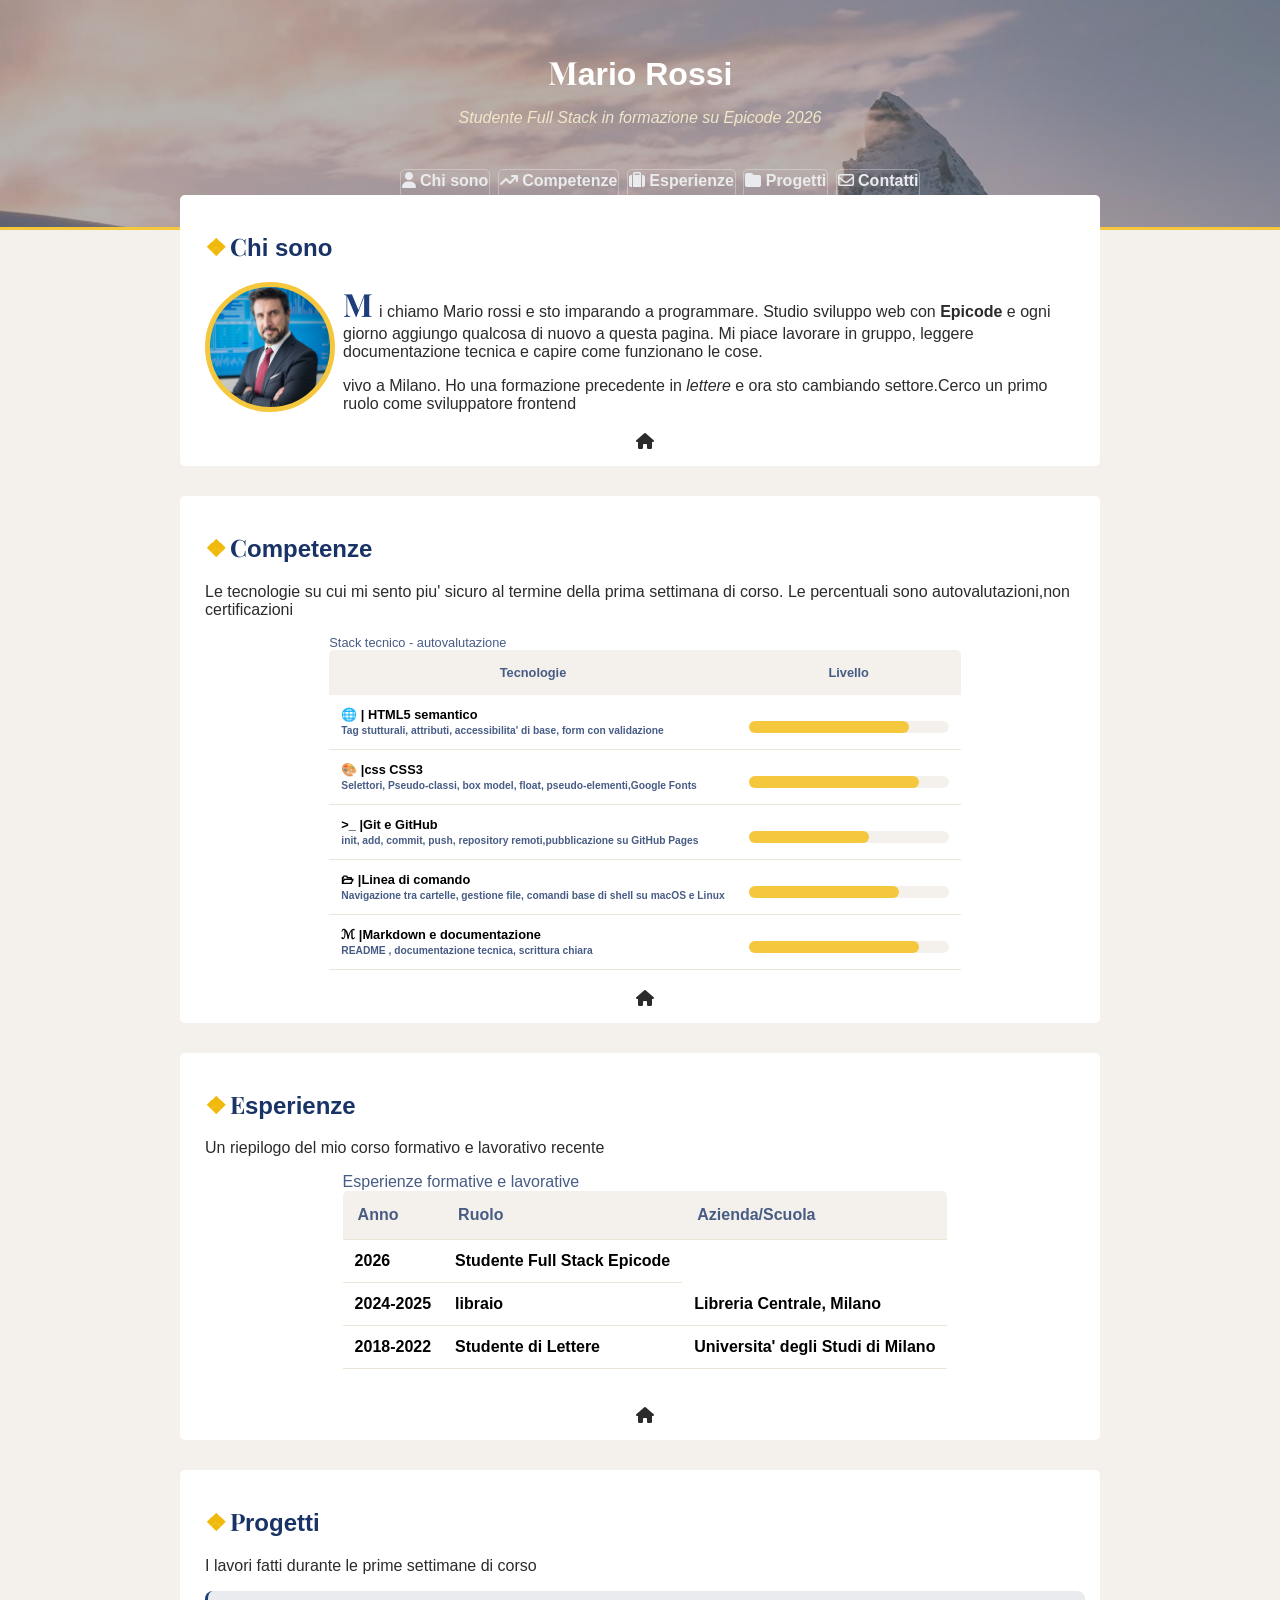
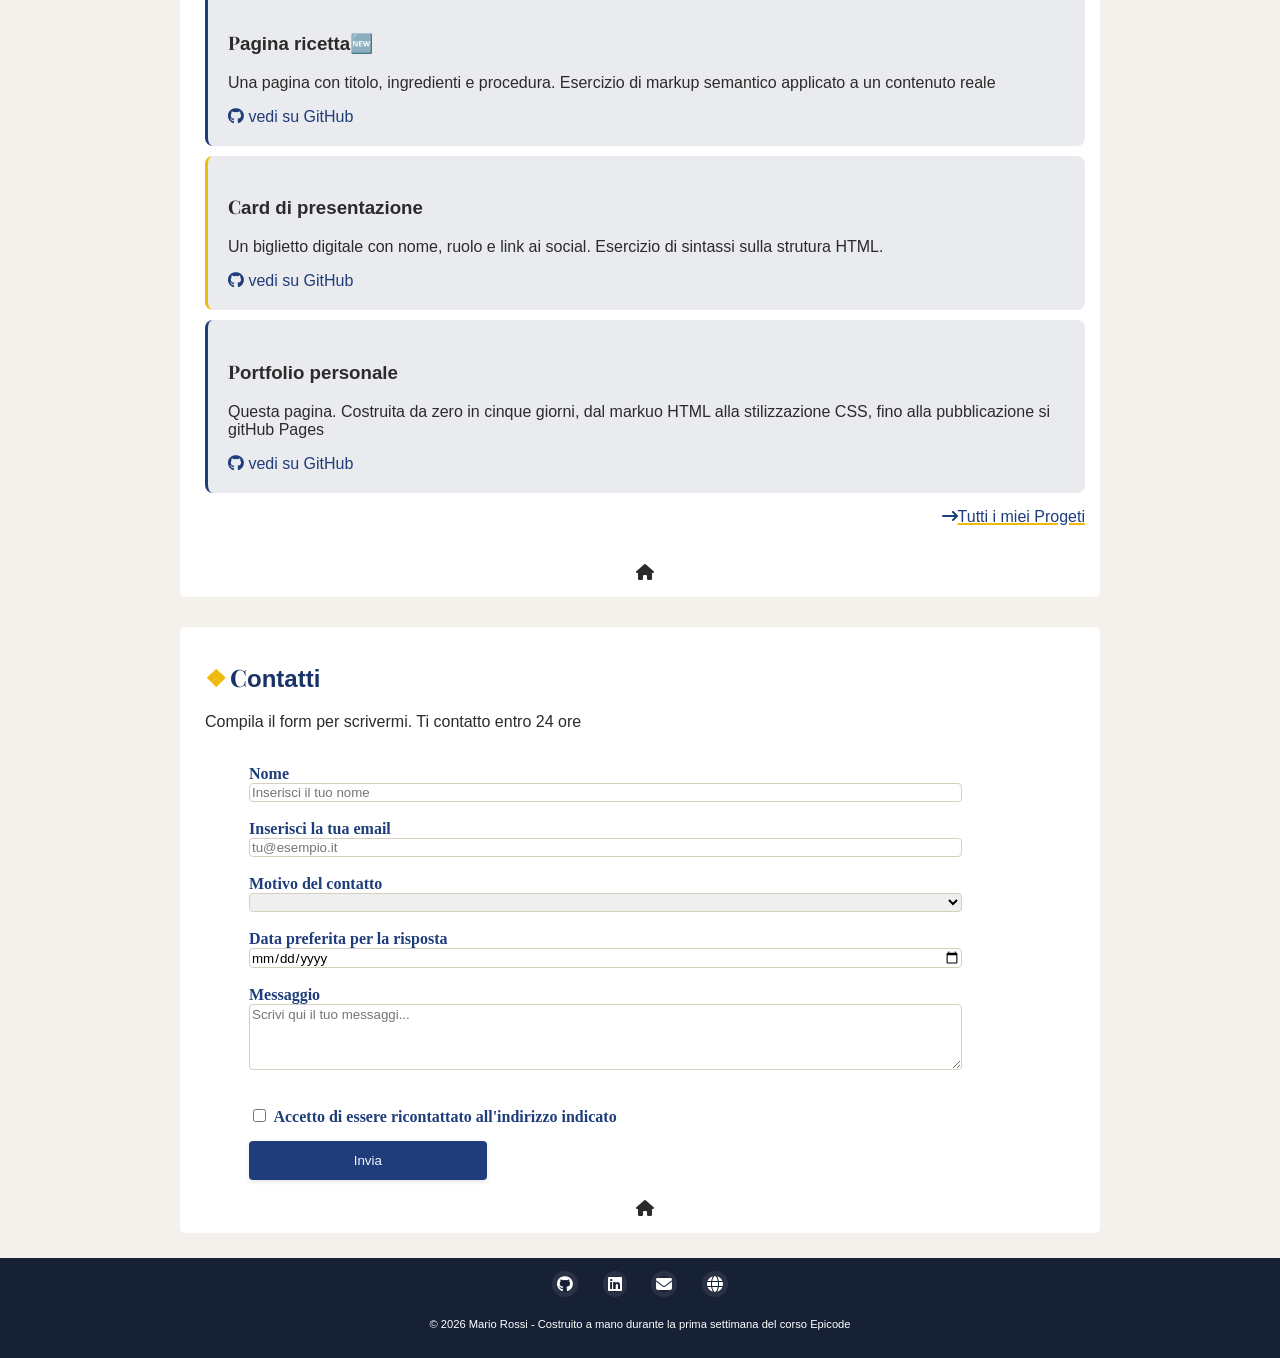
==== index.html @ 9db183a2 "aggiunta classe primaLettera a h2 : non leggeva il font-family causa  : content prima dell h2 CSS : " ====
<!DOCTYPE html>
<html lang="it">

<head>
    <meta charset="UTF-8">
    <meta name="viewport" content="width=device-width, initial-scale=1.0">
    <title>Curriculum</title>
    <link rel="stylesheet" href="https://cdnjs.cloudflare.com/ajax/libs/font-awesome/6.5.2/css/all.min.css" />

    <link rel="stylesheet" type="text/css" href="assets/CSS/style.css">
</head>

<body>
    <header id="site-header">
        <div class="topBar">
            <div class="titoloHeader">
                <h1>Mario Rossi</h1>
                <p><i>Studente Full Stack </> in formazione su Epicode 2026</i></p>
            </div>
            <nav>
                <ul>
                    <li><a href="#chi-sono"><i class="fa-solid fa-user"></i> Chi sono</a></li>
                    <li><a href="#competenze"><i class="fa-solid fa-arrow-trend-up"></i> Competenze</a></li>
                    <li><a href="#esperienze"><i class="fa-solid fa-suitcase"></i> Esperienze</a></li>
                    <li><a href="#progetti"><i class="fa-solid fa-folder"></i> Progetti</a></li>
                    <li><a href="#contatti"><i class="fa-regular fa-envelope"></i> Contatti</a></li>
                </ul>
            </nav>
        </div>
    </header>



    <main>
        <!-- SEZIONE INFO PERSONALI -->
        <section id="chi-sono">
            <article>
                <h2 class="title"><span class="primaLettera">C</span>hi sono</h2>


                <div class="containerChiSono">


                    <div class="imgPersonale"></div>
                    <p>
                        Mi chiamo Mario rossi e sto imparando a programmare.
                        Studio sviluppo web con <b>Epicode</b> e ogni giorno aggiungo qualcosa di nuovo a questa
                        pagina.
                        Mi piace lavorare in gruppo, leggere documentazione tecnica e capire come funzionano le
                        cose.
                    </p>



                    <p class="noFloat">vivo a Milano. Ho una formazione precedente in <i>lettere</i> e ora sto cambiando
                        settore.Cerco un primo ruolo come sviluppatore frontend</p>

                </div>


                <div class="returnHome">
                    <a href="index.html"><i class="fa-solid fa-house"></i></a>
                </div>
            </article>
        </section>





        <section id="competenze">
            <article>
                <div>
                    <h2><span class="primaLettera">C</span>ompetenze</h2>
                    <p>Le tecnologie su cui mi sento piu' sicuro al termine della prima settimana di corso. Le
                        percentuali sono autovalutazioni,non certificazioni</p>
                    
                    <div class="TableCenter">
                            <table id="tableCompetenze" class="spanCompetenze"">
                    <caption class=" captionCompetenze">Stack tecnico - autovalutazione</caption>
                        <thead class="theadCompetenze">
                            <tr>
                                <th>Tecnologie</th>
                                <th>Livello</th>

                            </tr>
                        </thead>
                        <tbody>
                            <!-- Righa1 -->
                            <tr>
                                <th class="thCompetenze">
                                    HTML5 semantico <br>
                                    <span class="spanCompetenze">Tag stutturali, attributi, accessibilita' di base, form
                                        con validazione</span>
                                </th>
                                <th class="thCompetenze">
                                    <div class="barEsterna"><div class="barDOC" style="width: 80%;"></div></div>
                                </th>
                            </tr>
                            <!-- Righa2 -->
                            <tr>
                                <th class="thCompetenze">css</span> CSS3<br>
                                    <span class="spanCompetenze">Selettori, Pseudo-classi, box model, float,
                                        pseudo-elementi,Google Fonts</span>
                                </th>
                                <th class="thCompetenze">
                                    <div class="barEsterna"><div class="barDOC" style="width: 85%;"></div></div>
                                </th>

                            </tr>
                            <!-- Righa3 -->
                            <tr>
                                <th class="thCompetenze">Git e GitHub<br>
                                    <span class="spanCompetenze">init, add, commit, push, repository
                                        remoti,pubblicazione su GitHub Pages</span>
                                </th>
                                <th class="thCompetenze">
                                    <div class="barEsterna"><div class="barDOC" style="width: 60%;"></div></div>
                                </th>

                            </tr>
                            <tr>
                                <th class="thCompetenze">Linea di comando<br>
                                    <span class="spanCompetenze">Navigazione tra cartelle, gestione file, comandi base
                                        di shell su macOS e Linux</span>
                                </th>
                                <th class="thCompetenze">
                                    <div class="barEsterna"><div class="barDOC" style="width: 75%;"></div></div>
                                </th>

                            </tr>
                            <tr>
                                <th class="thCompetenze">Markdown e documentazione<br>
                                    <span class="spanCompetenze">README , documentazione tecnica, scrittura
                                        chiara</span>
                                </th>
                                <th class="thCompetenze">
                                   <div class="barEsterna"><div class="barDOC" style="width: 85%;"></div></div>
                                </th>

                            </tr>
                        </tbody>
                    </table>
                    </div>
                    <div class="returnHome">
                        <a href="index.html"><i class="fa-solid fa-house"></i></a>
                    </div>
            </article>
        </section>


        <section id="esperienze">
            <article>
                <div>
                    <h2><span class="primaLettera">E</span>sperienze</h2>
                    <p>Un riepilogo del mio corso formativo e lavorativo recente</p>
                </div>

                <div class="table">
                    <table id="tableExp">
                        <caption class="captionCompetenze">Esperienze formative e lavorative</caption>
                        <thead class="theadCompetenze">
                            <tr>
                                <th class="thCompetenze">Anno</th>
                                <th class="thCompetenze">Ruolo</th>
                                <th class="thCompetenze">Azienda/Scuola</th>
                            </tr>
                        </thead>
                        <tbody>
                            <!-- Righa1 -->
                            <tr>
                                <th class="thCompetenze">2026</th>
                                <th class="thCompetenze">Studente Full Stack Epicode</th>
                            </tr>
                            <!-- Righa2 -->
                            <tr>
                                <th class="thCompetenze">2024-2025</th>
                                <th class="thCompetenze">libraio</th>
                                <th class="thCompetenze">Libreria Centrale, Milano</th>
                            </tr>
                            <!-- Righa3 -->
                            <tr>
                                <th class="thCompetenze">2018-2022</th>
                                <th class="thCompetenze">Studente di Lettere</th>
                                <th class="thCompetenze">Universita' degli Studi di Milano</th>
                            </tr>
                        </tbody>
                    </table>
                </div>
                <br>
                <div class="returnHome">
                    <a href="index.html"><i class="fa-solid fa-house"></i></a>

                </div>
                </articlea>
        </section>

        <section id="progetti">
            <article>
                <div>
                    <div>
                        <h2><span class="primaLettera">P</span>rogetti</h2>
                        <p>
                            I lavori fatti durante le prime settimane di corso
                        </p>
                    </div>

                    <div class="progect">
                        <h3 class="progectRicetta">Pagina ricetta</h3>
                        <p>
                            Una pagina con titolo, ingredienti e procedura. Esercizio di markup semantico applicato a un
                            contenuto reale
                        </p>
                        <!-- IL TARGET="_BLANK" PER APRIRE IL LINK IN UNA NUOVA PAGINA QUANDO INSERIREMO I LINK -->
                        <a class="gitHubLink" target="_blank" href="javascript:void(0)"><i class="fa-brands fa-github"></i> vedi su GitHub</a>
                    </div>
                    <div class="progect">
                        <h3>Card di presentazione</h3>
                        <p>
                            Un biglietto digitale con nome, ruolo e link ai social. Esercizio di sintassi sulla strutura
                            HTML.
                        </p>
                        <div>
                            <a class="gitHubLink" target="_blank" href="javascript:void(0)"><i class="fa-brands fa-github"></i> vedi su GitHub</a>



                        </div>
                    </div>
                    <div class="progect">
                        <h3>Portfolio personale</h3>
                        <p>Questa pagina. Costruita da zero in cinque giorni, dal markuo HTML alla stilizzazione CSS,
                            fino alla
                            pubblicazione si gitHub Pages
                        </p>
                        <div>
                            <a class="gitHubLink" target="_blank" href="javascript:void(0)"><i class="fa-brands fa-github"></i> vedi su GitHub</a>


                        </div>
                    </div>

                    <a class="progectHome" href="progect.html"><i class="fa-solid fa-arrow-right-long"></i>Tutti i miei Progeti</a>





                    <br>
                    <div class="returnHome">
                        <a href="index.html"><i class="fa-solid fa-house"></i></a>
                    </div>

                </div>
            </article>
        </section>


        <!-- SEZIONE RICHIESTA CONTATTO -->
        <section id="contatti">
            <article>
                <div>
                    <h2><span class="primaLettera">C</span>ontatti</h2>
                </div>

                <form  action="prova.html" method="get">

                    <p>Compila il form per scrivermi. Ti contatto entro 24 ore</p>
                   <div class="CenterForm"> 
                    <div class="marginLabel">
                        <label for="nameUser">Nome</label>
                        <input class="input" name="nameUser" type="text" id="nameUser"
                            placeholder="Inserisci il tuo nome" required>
                    </div>


                    <div class="marginLabel">
                        <label for="emailUser">Inserisci la tua email</label>
                        <input class="input" name="emailUser" type="email" id="emailUser" placeholder="tu@esempio.it"
                            required>
                    </div>


                    <div class="marginLabel">
                        <label for="SceltaMultipla">Motivo del contatto</label>
                        <select class="input" name="SceltaMultipla" id="SceltaMultipla">
                            <option value="" selected></option>
                            <option value="proposta">Proposta di lavoro</option>
                            <option value="reclamo">Reclami</option>
                            <option value="info">informazioni</option>
                        </select>
                    </div>


                    <div class="marginLabel">
                        <label for="dataRisposta">Data preferita per la risposta</label>
                        <input class="input" name="datarisposta" id="dataRisposta" type="date">
                    </div>

                    <div class="marginLabel">
                        <label for="Messaggio">Messaggio</label>
                        <textarea class="input" name="Messaggio" id="Messaggio" rows="4"
                            placeholder="Scrivi qui il tuo messaggi..."></textarea>
                    </div>
                    <br>

                    <div class="marginLabel">
                        <input class="condizioni" id="Condizioni" type="checkbox" required>
                        <label class="condizioni" for="Condizioni">Accetto di essere ricontattato all'indirizzo
                            indicato</label>
                    </div>

                    <button class="btnInvia" type="submit">Invia</button>
                    </div>
                </form>

                <div class="returnHome">
                    <a href="index.html"><i class="fa-solid fa-house"></i></a>
                </div>
            </article>
        </section>

    </main>



    <footer>
        <a href="javascript:void(0)"><i class="fa-brands fa-github"></i></a>
        <a href="javascript:void(0)"><i class="fa-brands fa-linkedin"></i></a>
        <a href="javascript:void(0)"><i class="fa-solid fa-envelope"></i></i></a>
        <a href="javascript:void(0)"><i class="fa-solid fa-globe"></i></i></a>
        <p>© 2026 Mario Rossi - Costruito a mano durante la prima settimana del corso Epicode</p>
    </footer>

</body>

</html>
---- assets/CSS/style.css ----
@import url('https://fonts.googleapis.com/css2?family=Roboto:ital,wght@0,100..900;1,100..900&display=swap');
@import url('https://fonts.googleapis.com/css2?family=Playfair+Display:ital,wght@0,400..900;1,400..900&display=swap');
*,
*::after,
*::before{
    box-sizing: border-box;
    }

html,
body {
    font-family:  'Inter', Arial, sans-serif;
    margin: 0;
    padding: 0;
    background-color: #f4f1ec;
    color: #2b2b2b;

}

#site-header {
    padding: 60px 20px 60px 20xp;
}

main {
    max-width: 920px;
    margin: 0 auto;
    margin-top: -35px;
    position: relative;
}
aside{
    max-width: 920px;
    margin: 0 auto;
}


    


.topBar {
    height: 230px;
    width: 100%;
    background-image: linear-gradient(rgba(110, 110, 110, 0.5), rgba(114, 113, 113, 0.5)), url(../media/img/header-bg.jpg);
    background-repeat: no-repeat;
    background-size: cover;
    background-position: center;
    text-align: center;
    border-bottom: 3px solid hsl(45, 90%, 60%);
    position: relative;
    }
    
 nav {
    margin-top: 42px;
 }  

 .titoloHeader {
    display: block;
    padding-top: 50px;
 }

 .titoloHeader h1 ,
 .titoloHeader p {
    text-align: center;
 }


.topBar h1 {
    color: #ffffff;
    padding: 0;
    margin: 0;
    
    text-shadow: 2 3px 4px 0 3px 10px rgba(0, 0, 0, 0.4);
}

.topBar p{

    color: #f0e7c8;
    font-style: italic;
}

.topBar ul li {
     color: #e9ebee; 
    display: inline-block;
    border: 1px solid rgba(255, 255, 255, 0.3);
    padding: 2px 1px;
    border-radius: 5px;
    padding-bottom: 8px;
}
    
.topBar ul li:hover {
    border:  hsl(45, 90%, 60%);
    background-color:  hsl(45, 90%, 60%);

}

 .barEsterna{
    width: 200px;
    background-color: #f4f1ec;
    height: 12px;
    margin-top: 10px;
    border-radius: 6px;
    
} 

.barDOC {
    background-color: hsl(45, 90%, 60%);
    height: 100%;
    border-radius: 6px;
}

.topBar ul li:not(:last-child) {
    margin-right: 3px;
}

.topBar ul li a {
    color: #e9ebee;
    font-weight: bold;
    text-decoration: none;
}

.topBar ul li a:hover {
    color: #2b2b2b;
    font-style: bold;
    border: 1px solid hsl(45, 90%, 60%);;
    
    padding: 2px;
    border-radius: 5px;
    padding: 2px 6px;
    
}



.imgPersonale {
    background-image: url(../media/img/pexels-kampus-8353812.jpg);
    background-size:cover;
    background-position: center;
    width: 130px;
    height: 130px;
    border-radius: 50%;
    border: 5px solid hsl(45, 90%, 60%);
    float: left;
    margin-right: 8px;
}

.containerChiSono p:first-of-type::first-letter {
    font-size: 2rem;
    font-weight: bold;
    margin-right: 6px;
    color: hsl(220, 60%, 30%);
    font-family:  'Playfair Display', Georgia, serif ;

}

h1::first-letter,
 h2::first-letter ,
  h3::first-letter {
font-family:  'Playfair Display', Georgia, serif;
}

h1::first-letter,
.primaLettera,
h3::first-letter {
    font-family: 'Playfair Display', Georgia, serif;
}

/* .noFloat {
    clear: both;
} */

.titleCompetenze {
    color: hsl(220, 30%, 25%);
    font-weight:bold ;
}

#competenze ul li::before {
            content: '⇨';
            margin-right: 5px ;
        } 
         #competenze ul li {
            list-style: none;
         } 


h2 {
    color: hsl(220, 60%, 25%);
}

h2::before{
    content: '\2756';
    color: hsl(45, 90%, 50%);
    margin-right: 3px;
} 

.returnHome {
    margin-top: 20px;
    text-align: center;
}

.returnHome i {
    color: #2b2b2b;
}

.returnHome i:hover {
    
    color: hsl(220, 60%, 20%);
    background-color: hsl(45, 90%, 60%);
    border: 9px solid hsl(45, 90%, 60%);
    border-radius: 50%;
}


.progetti h3 {
    color: hsl(220, 30%, 25%);
}

.skillList {
    padding: 0px;
}

.skillList:nth-child(even) {
    background-color: #e9ebee;
}
.skillList:nth-child(odd) {
    background-color: #ffffff;
}

.progect {
    margin-top: 10px;
    background-color: #e9ebee;
    padding: 20px;
    border-radius: 8px;
}

.progect:nth-child(even){
    border-left: 3px solid hsl(220, 60%, 30%);
}
.progect:nth-child(odd){
    border-left: 3px solid hsl(45, 90%, 50%);
}

.progectRicetta::after {
    content: '🆕';
}

.gitHubLink {
    text-decoration: none ;
    color: hsl(220, 60%, 30%);
}

.gitHubLink:hover {
    color: hsl(220, 60%, 45%);
    text-decoration: underline 2px hsl(45, 90%, 50%);
}

/* .gitHubLink::before {
    content: '🐈‍⬛' ;
    text-decoration: none ;
} */

.progectHome {
    text-decoration: none;
    color: hsl(220, 60%, 30%);
    text-decoration: underline 2px hsl(45, 90%, 50%);
    display: table;
    margin-left: auto;
    margin-top: 15px;
}

.progectHome:hover {
    color: hsl(220, 60%, 45%);
}


#chi-sono {
    margin-top: -30px;
}


section{
    border: 0.3px #e6e0d3;
    margin-top: 30px;
    margin-bottom: 25px;
    border-radius: 5px;
    box-shadow: 1 4px 16px rgba(0, 0, 0, 0.06);
    background-color: #ffffff;
    padding: 15px;
}

article {
    margin-left: 10px;
}


label {
    font-family: 'Helvetica,Arial,sans-serif';
    color: #1f3d7a;
    font-weight: bold;
}

.marginLabel {
    margin-top: 18px;
}

.input {
    width: 90%;
    font-family: Helvetica,Arial,sans-serif;
    display: block;
    
    border: 1px solid #d6cfbf;
    border-radius: 4px;
}



input:hover,
textarea:hover {
    
    color: #ffffff;
}

input:focus,
textarea:focus,
select:focus {
    background-color: #fbf8f1;
    border: hsl(220, 60%, 30%)
}

#SceltaMultipla:focus {
    background-color: #fbf8f1;
    border: hsl(220, 60%, 30%)
}


.btnInvia {
    color: aliceblue;
    background-color: hsl(220, 60%, 30%);
    width: 30%;
    padding: 12px 24px;
    border: none;
    margin-top: 15px;
    border-radius: 4px;
    box-shadow:  0 2px 4px rgba(0, 0, 0, 0.1) ;
    transition: 0.2s;
}

.btnInvia:hover {
    background-color:  hsl(220, 60%, 45%);
    padding: 12px 24px;
    box-shadow: 3px 3px 8px  rgb(36, 36, 36) ;
}

.btnInvia:active{
    size: 1em;
    box-shadow: 1px 1px 2px rgb(36, 36, 36) ;
    background-color: hsl(220, 60%, 30%);
}

footer {
    width: 100%;
    background-color: hsl(220, 40%, 15%);
    color: #ffffff;
    text-align: center;
    padding: 3px;
    height: 100px;
}

/* footer a{
    margin-top: 5px;
    margin-right: 10px;
    color: rgba(255, 255, 255, 0.08); 
} */

footer a i:hover {
    color: hsl(220, 60%, 20%);
    background-color: hsl(45, 90%, 60%);
    border: 5px solid hsl(45, 90%, 60%);
    border-radius: 50%;
}

footer a i{
    border: 5px solid rgba(255, 255, 255, 0.08);;
    border-radius: 50%;
    margin: 10px;
    color:  white;
    
}

footer p {
    font-size: 0.7em;
}

.esperienze:nth-of-type(table) {
text-align: center;
}

.CenterForm {
        display: table;
        margin: 0 auto;
        width: 90%;
       }

         /* TABELLA COMPETENZE */
       .TableCenter, .table {
        display: table;
        margin: 0 auto;
       } 

       

        
         #tableCompetenze {
 border-collapse: collapse; 
 color: black;  
}
         #tableExp {
 border-collapse: collapse; 
 color: black;  
}
.captionCompetenze {
    color: hsl(220, 30%, 40%);
    text-align: start;
   
}

.theadCompetenze {
    border-radius: 50px;
    margin-top: 15px;
}
#tableCompetenze thead tr th{
    padding: 15px;
   
}
#tableCompetenze thead tr {
   color:hsl(220, 30%, 40%);
   }

   #tableCompetenze thead tr th:first-child{
    background-color: #f4f1ec;
    border-radius: 5px 0px 0px 0px ;
    }

#tableExp thead tr {
   color:hsl(220, 30%, 40%);
    }

#tableExp thead tr th{
    padding: 15px;
    background-color: #f4f1ec;
    }
#tableExp thead tr th:first-child{
    background-color: #f4f1ec;
    border-radius: 5px 0px 0px 0px ;
    }

    #tableExp thead tr th:nth-of-type(3){
        background-color: #f4f1ec;
        border-radius: 0px 5px 0px 0px;
    }
    #tableCompetenze thead tr th:nth-of-type(2){
        background-color: #f4f1ec;
        border-radius: 0px 5px 0px 0px;
    }


.spanCompetenze {
    color: hsl(220, 30%, 40%);
    font-size: 0.8em;
}

.thCompetenze{
  padding: 12px;         
  text-align: left;
  border-bottom: 1px solid #ece6d8; 
}

#tableCompetenze tbody tr:nth-child(1) th:first-child::before {
    content: '🌐 |';
}
#tableCompetenze tbody tr:nth-child(2) th:first-child::before {
    content: '🎨 |';
}
#tableCompetenze tbody tr:nth-child(3) th:first-child::before {
    content: '>_ |';
}
#tableCompetenze tbody tr:nth-child(4) th:first-child::before {
    content: ' 🗁 |';
}
#tableCompetenze tbody tr:nth-child(5) th:first-child::before {
    content: 'ℳ |';
}
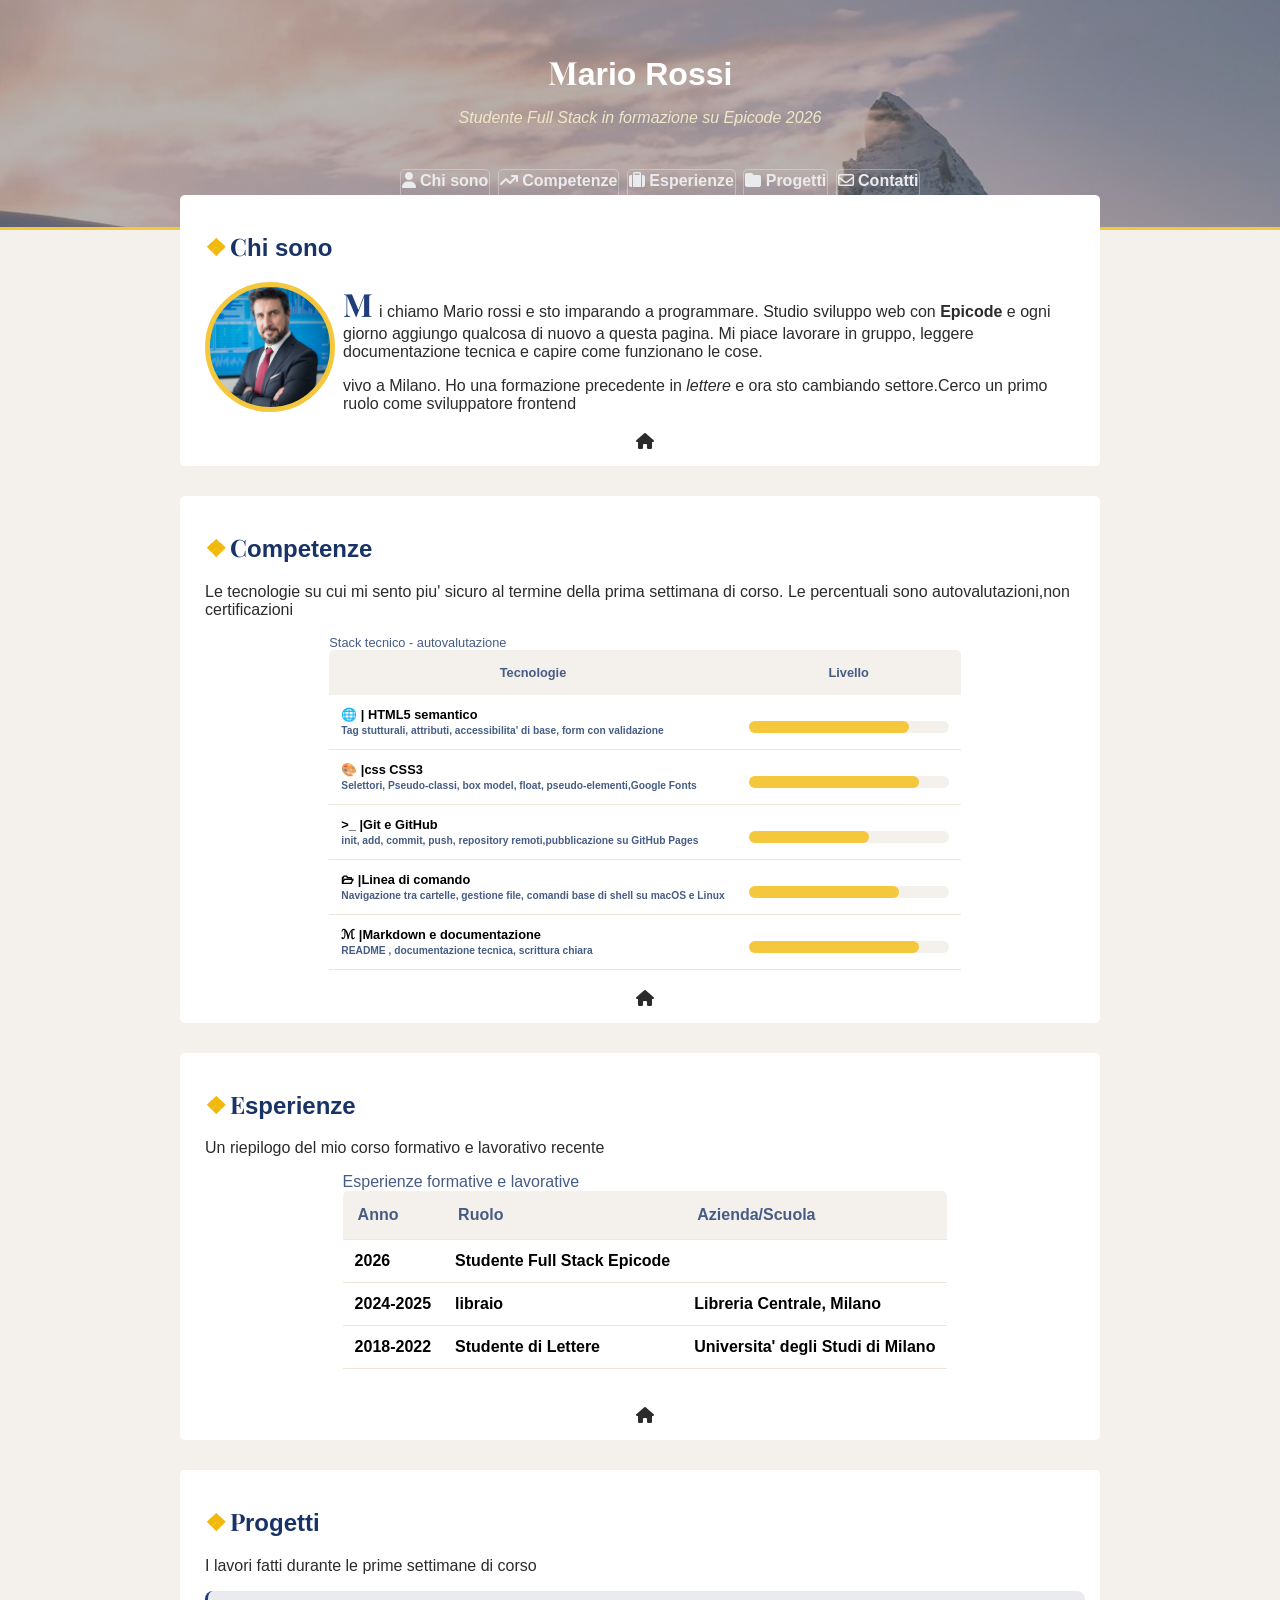
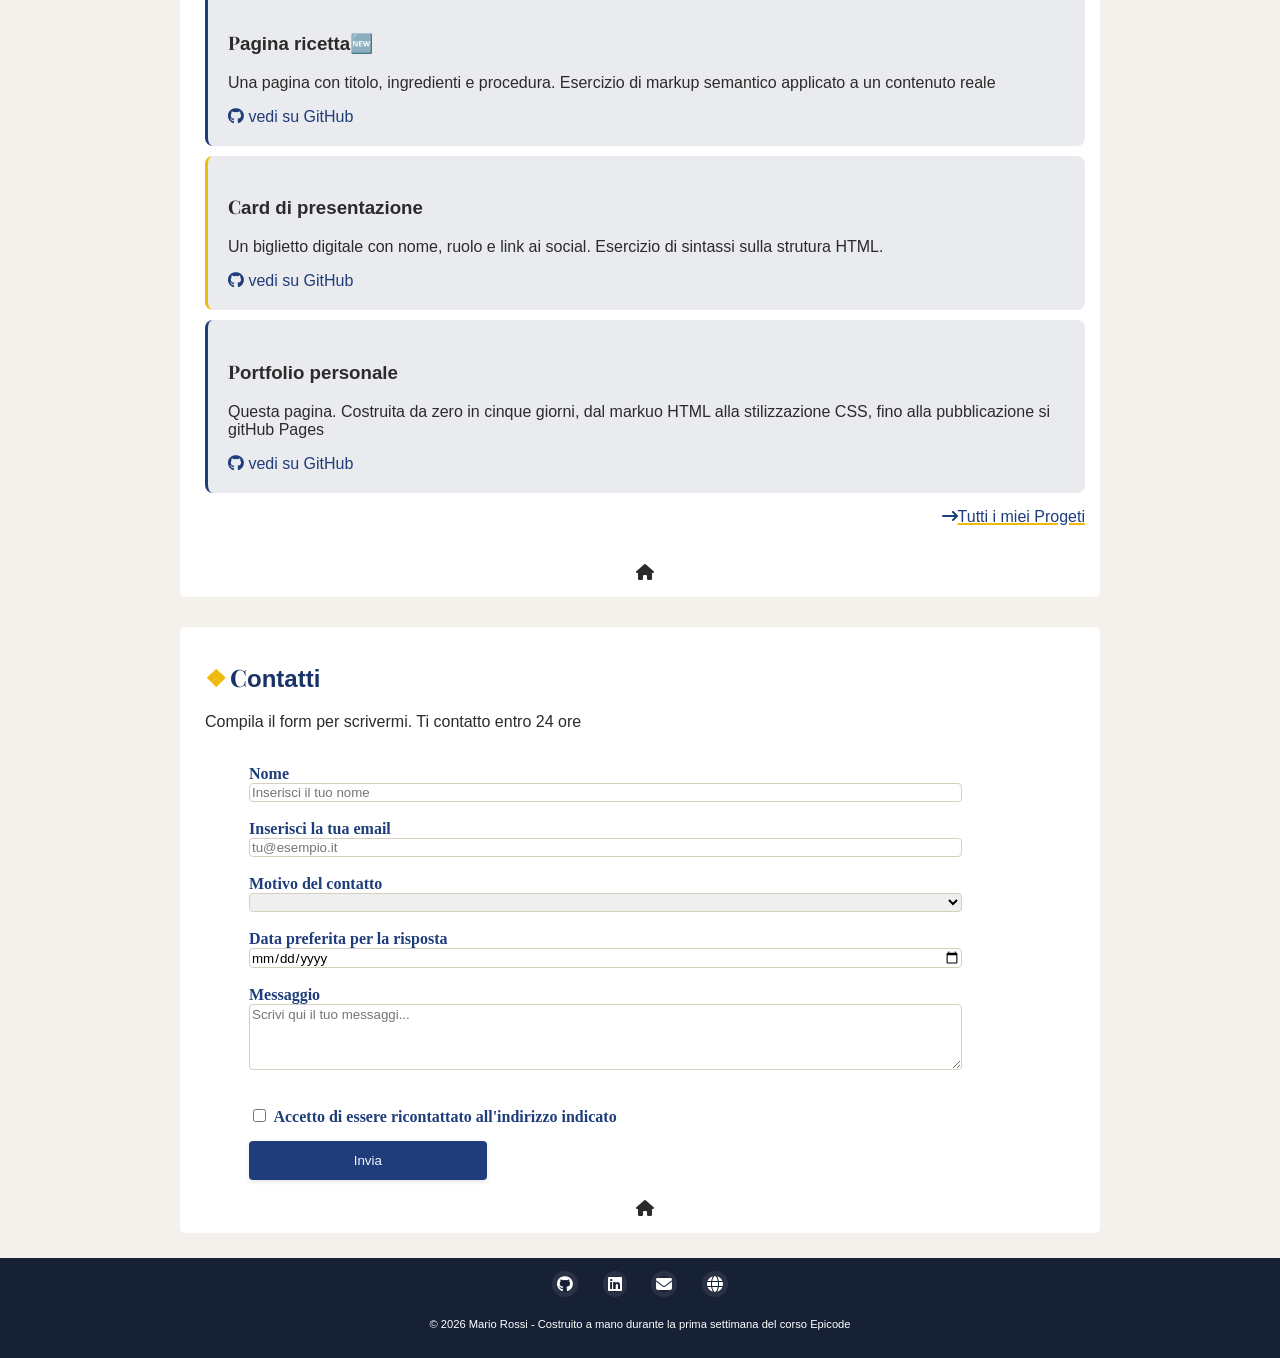
==== commit f0b5ae7d: "aggiunta cella vuota alla tabella Exp" ====
--- a/index.html
+++ b/index.html
@@ -171,6 +171,7 @@
                             <tr>
                                 <th class="thCompetenze">2026</th>
                                 <th class="thCompetenze">Studente Full Stack Epicode</th>
+                                <th class="thCompetenze"></th>
                             </tr>
                             <!-- Righa2 -->
                             <tr>
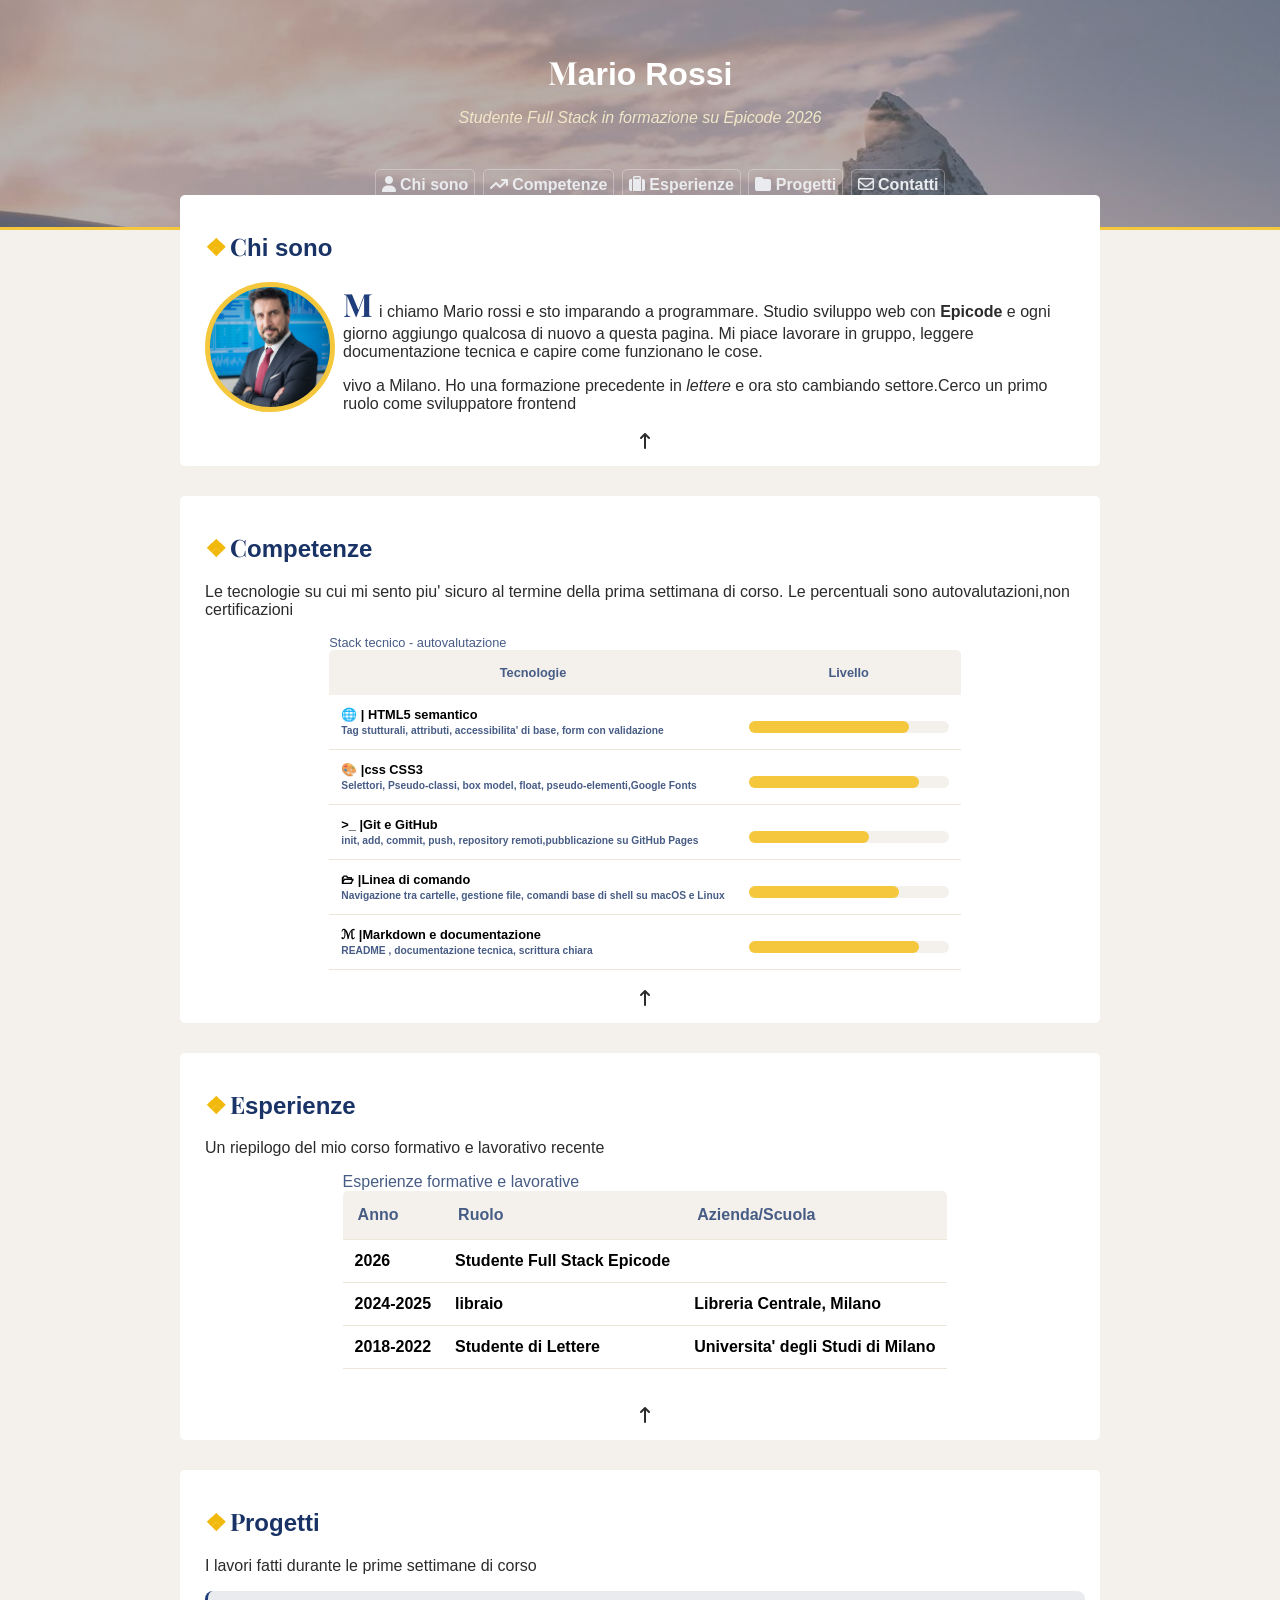
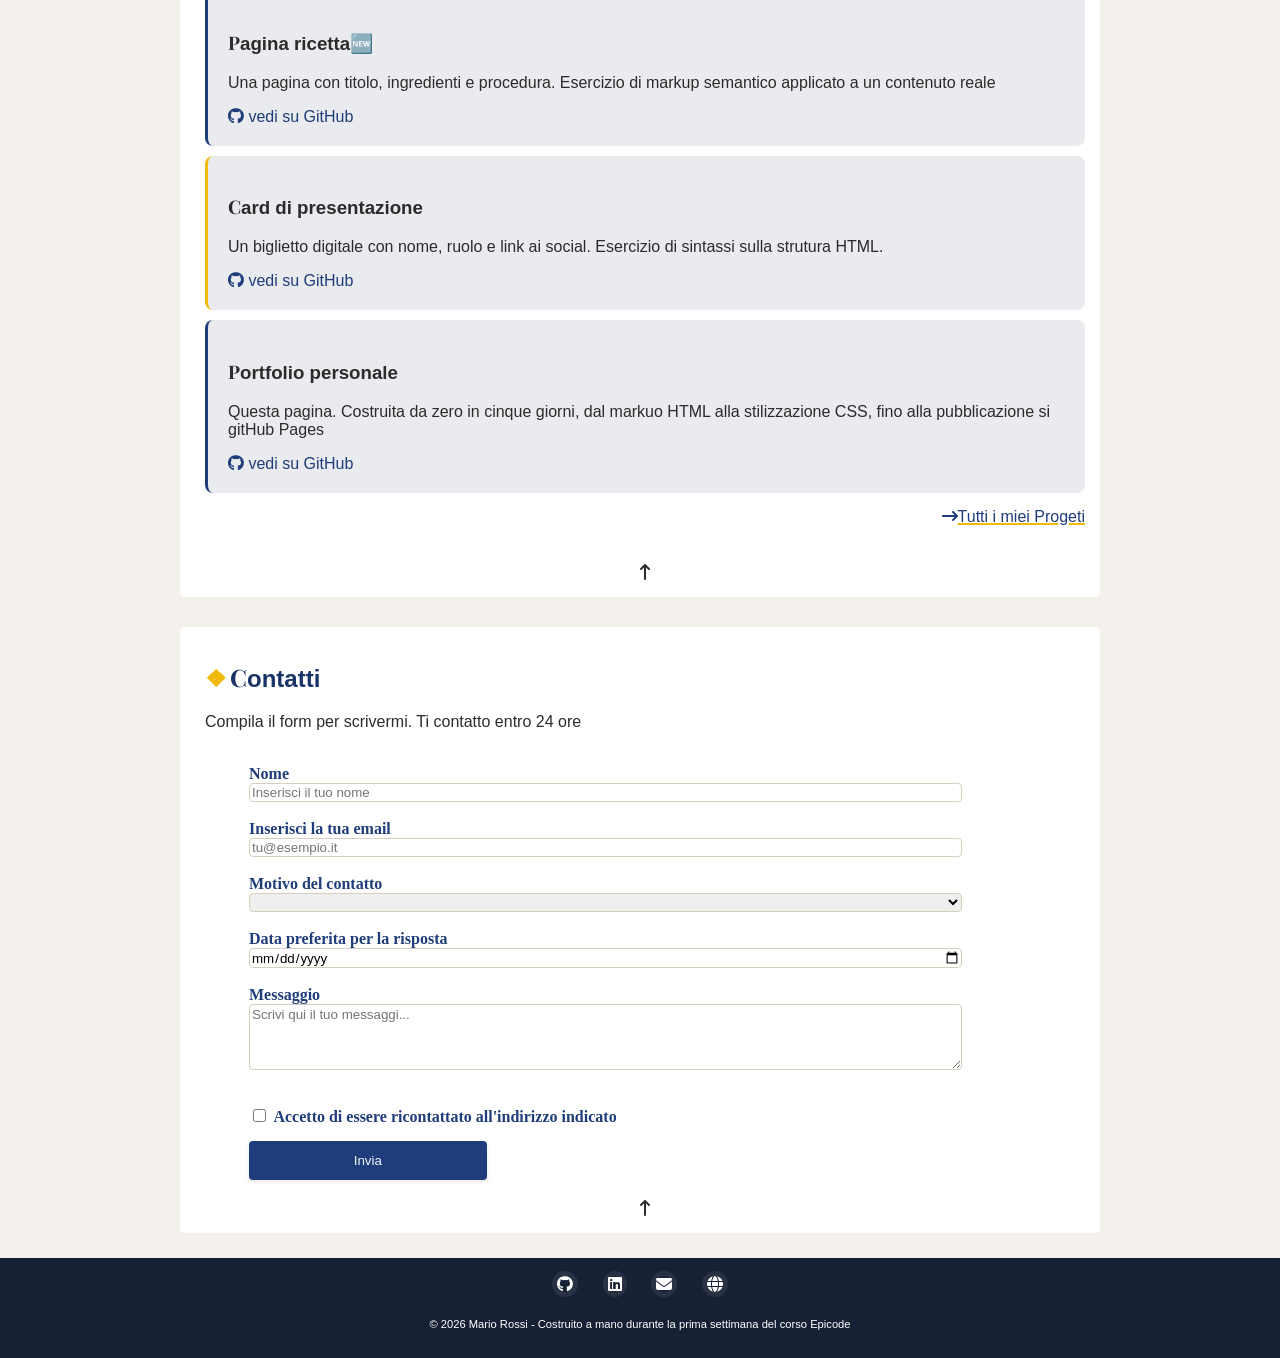
==== commit 4e7a7ab7: "inversione icona tornaHome e sistemati link nella nav" ====
--- a/index.html
+++ b/index.html
@@ -58,8 +58,8 @@
                 </div>
 
 
-                <div class="returnHome">
-                    <a href="index.html"><i class="fa-solid fa-house"></i></a>
+                <div class="returnSu">
+                    <a href="index.html"><i class="fa-solid fa-arrow-up-long"></i></a>
                 </div>
             </article>
         </section>
@@ -142,8 +142,8 @@
                         </tbody>
                     </table>
                     </div>
-                    <div class="returnHome">
-                        <a href="index.html"><i class="fa-solid fa-house"></i></a>
+                    <div class="returnSu">
+                        <a href="index.html"><i class="fa-solid fa-arrow-up-long"></i></a>
                     </div>
             </article>
         </section>
@@ -189,8 +189,8 @@
                     </table>
                 </div>
                 <br>
-                <div class="returnHome">
-                    <a href="index.html"><i class="fa-solid fa-house"></i></a>
+                <div class="returnSu">
+                    <a href="index.html"><i class="fa-solid fa-arrow-up-long"></i></a>
 
                 </div>
                 </articlea>
@@ -248,8 +248,8 @@
 
 
                     <br>
-                    <div class="returnHome">
-                        <a href="index.html"><i class="fa-solid fa-house"></i></a>
+                    <div class="returnSu">
+                        <a href="index.html"><i class="fa-solid fa-arrow-up-long"></i></a>
                     </div>
 
                 </div>
@@ -315,8 +315,8 @@
                     </div>
                 </form>
 
-                <div class="returnHome">
-                    <a href="index.html"><i class="fa-solid fa-house"></i></a>
+                <div class="returnSu">
+                    <a href="index.html"><i class="fa-solid fa-arrow-up-long"></i></a>
                 </div>
             </article>
         </section>
--- a/assets/CSS/style.css
+++ b/assets/CSS/style.css
@@ -80,7 +80,7 @@
      color: #e9ebee; 
     display: inline-block;
     border: 1px solid rgba(255, 255, 255, 0.3);
-    padding: 2px 1px;
+    padding: 6px;
     border-radius: 5px;
     padding-bottom: 8px;
 }
@@ -88,6 +88,8 @@
 .topBar ul li:hover {
     border:  hsl(45, 90%, 60%);
     background-color:  hsl(45, 90%, 60%);
+    padding-bottom: 9px;
+    
 
 }
 
@@ -119,12 +121,6 @@
 .topBar ul li a:hover {
     color: #2b2b2b;
     font-style: bold;
-    border: 1px solid hsl(45, 90%, 60%);;
-    
-    padding: 2px;
-    border-radius: 5px;
-    padding: 2px 6px;
-    
 }
 
 
@@ -194,17 +190,33 @@
     margin-top: 20px;
     text-align: center;
 }
+.returnSu {
+    margin-top: 20px;
+    text-align: center;
+}
 
 .returnHome i {
     color: #2b2b2b;
 }
+.returnSu i {
+    color: #2b2b2b;
+}
 
 .returnHome i:hover {
-    
+    padding: 1px opx;
     color: hsl(220, 60%, 20%);
     background-color: hsl(45, 90%, 60%);
     border: 9px solid hsl(45, 90%, 60%);
     border-radius: 50%;
+    transition: 0.1s;
+}
+.returnSu i:hover {
+    padding: 0px 2px;
+    color: hsl(220, 60%, 20%);
+    background-color: hsl(45, 90%, 60%);
+    border: 9px solid hsl(45, 90%, 60%);
+    border-radius: 50%;
+    transition: 0.1s;
 }
 
 
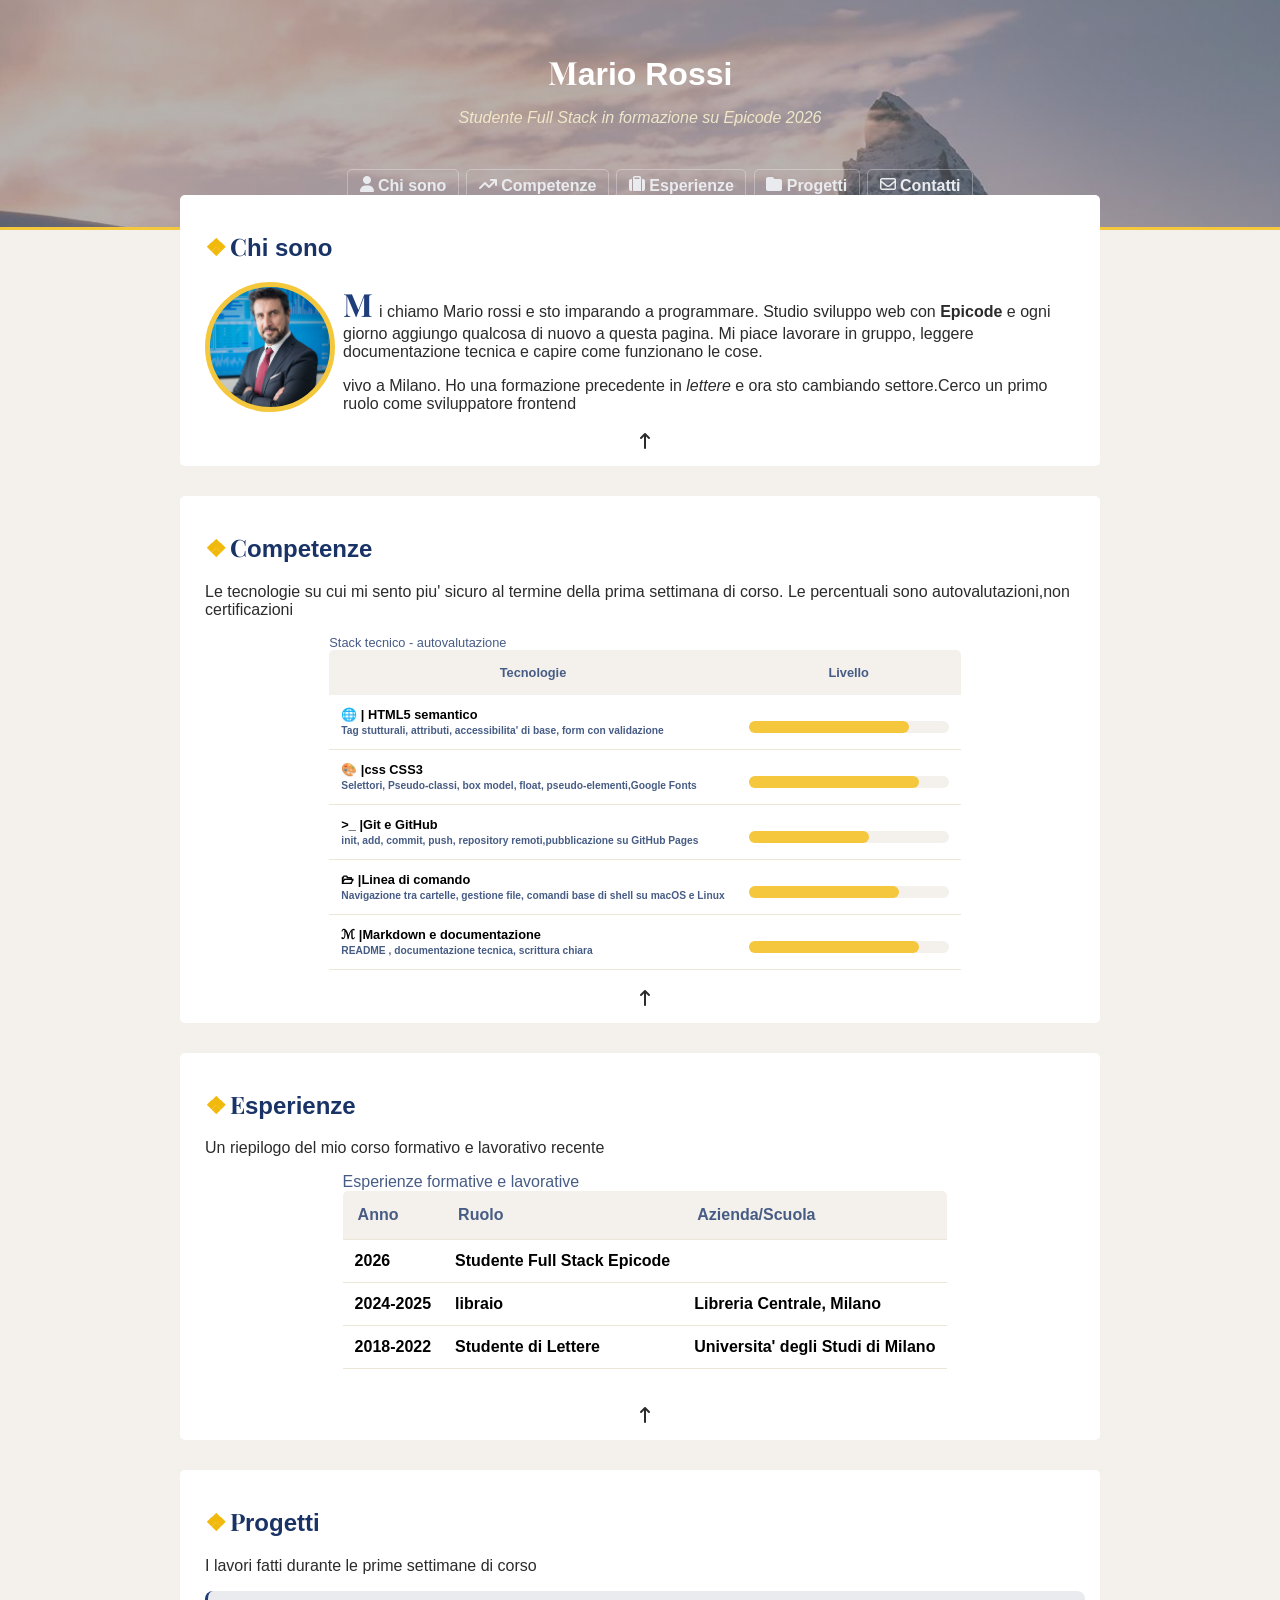
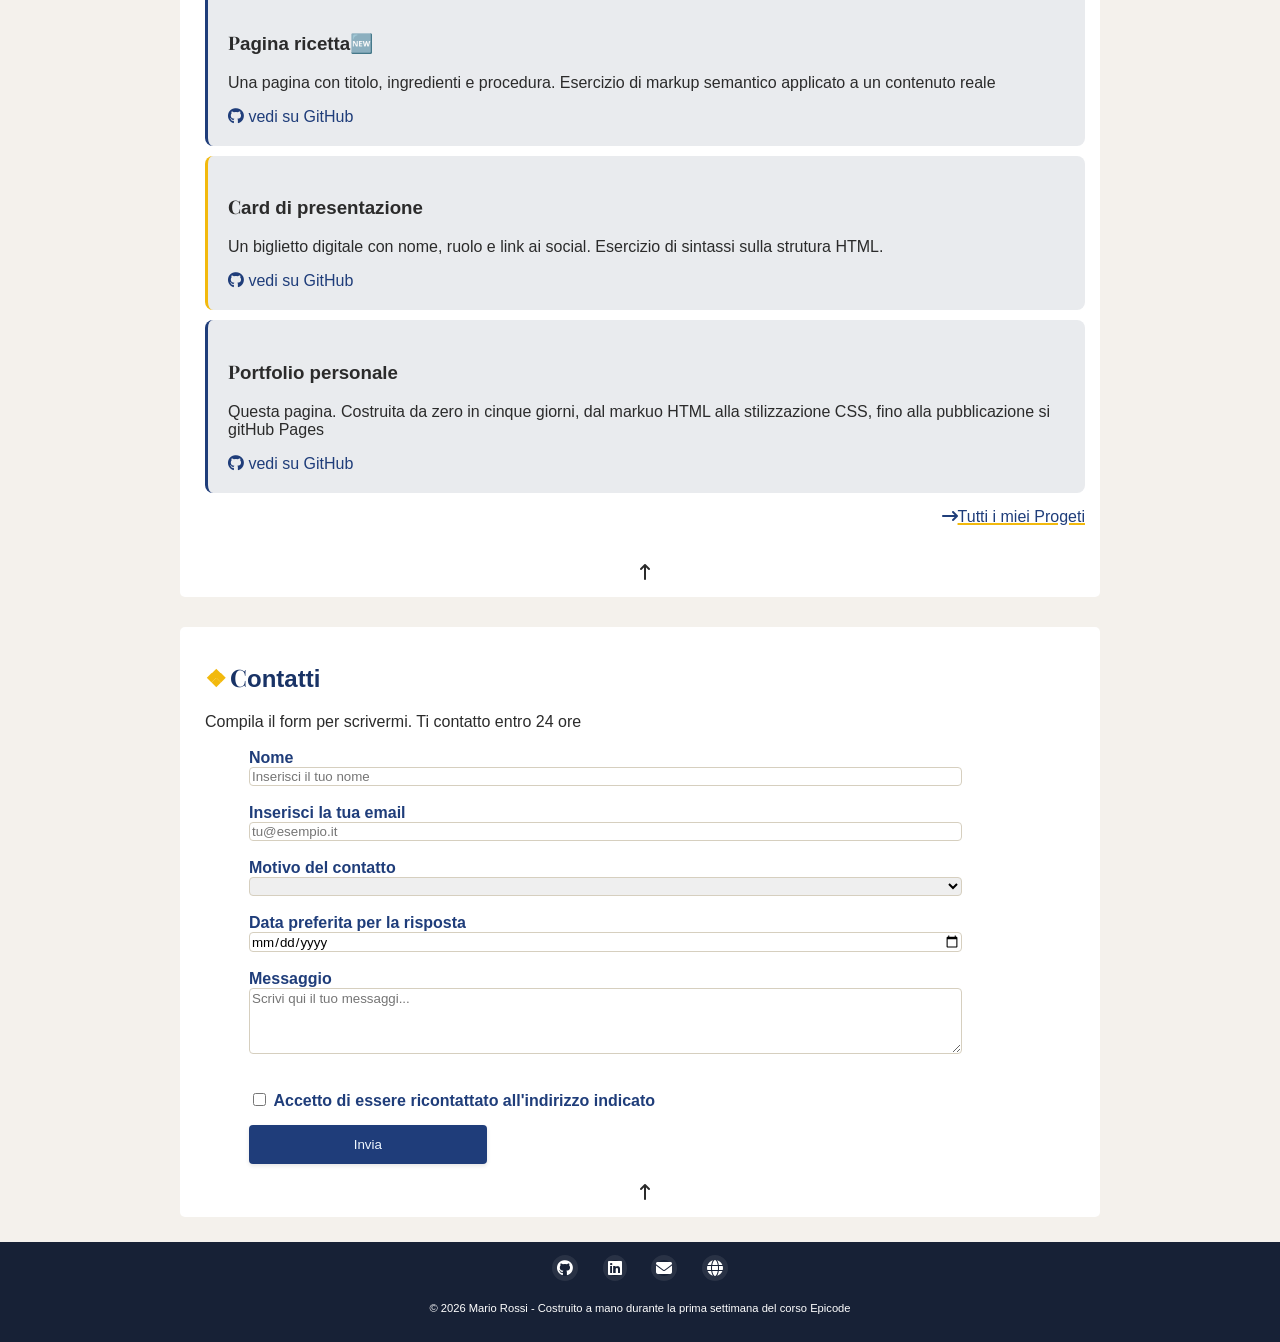
==== commit 0bcf05ac: "Aggiunta commenti" ====
--- a/index.html
+++ b/index.html
@@ -74,73 +74,85 @@
                     <h2><span class="primaLettera">C</span>ompetenze</h2>
                     <p>Le tecnologie su cui mi sento piu' sicuro al termine della prima settimana di corso. Le
                         percentuali sono autovalutazioni,non certificazioni</p>
-                    
+
                     <div class="TableCenter">
-                            <table id="tableCompetenze" class="spanCompetenze"">
+                        <table id="tableCompetenze" class="spanCompetenze"">
                     <caption class=" captionCompetenze">Stack tecnico - autovalutazione</caption>
-                        <thead class="theadCompetenze">
-                            <tr>
-                                <th>Tecnologie</th>
-                                <th>Livello</th>
-
-                            </tr>
-                        </thead>
-                        <tbody>
-                            <!-- Righa1 -->
-                            <tr>
-                                <th class="thCompetenze">
-                                    HTML5 semantico <br>
-                                    <span class="spanCompetenze">Tag stutturali, attributi, accessibilita' di base, form
-                                        con validazione</span>
-                                </th>
-                                <th class="thCompetenze">
-                                    <div class="barEsterna"><div class="barDOC" style="width: 80%;"></div></div>
-                                </th>
-                            </tr>
-                            <!-- Righa2 -->
-                            <tr>
-                                <th class="thCompetenze">css</span> CSS3<br>
-                                    <span class="spanCompetenze">Selettori, Pseudo-classi, box model, float,
-                                        pseudo-elementi,Google Fonts</span>
-                                </th>
-                                <th class="thCompetenze">
-                                    <div class="barEsterna"><div class="barDOC" style="width: 85%;"></div></div>
-                                </th>
-
-                            </tr>
-                            <!-- Righa3 -->
-                            <tr>
-                                <th class="thCompetenze">Git e GitHub<br>
-                                    <span class="spanCompetenze">init, add, commit, push, repository
-                                        remoti,pubblicazione su GitHub Pages</span>
-                                </th>
-                                <th class="thCompetenze">
-                                    <div class="barEsterna"><div class="barDOC" style="width: 60%;"></div></div>
-                                </th>
-
-                            </tr>
-                            <tr>
-                                <th class="thCompetenze">Linea di comando<br>
-                                    <span class="spanCompetenze">Navigazione tra cartelle, gestione file, comandi base
-                                        di shell su macOS e Linux</span>
-                                </th>
-                                <th class="thCompetenze">
-                                    <div class="barEsterna"><div class="barDOC" style="width: 75%;"></div></div>
-                                </th>
-
-                            </tr>
-                            <tr>
-                                <th class="thCompetenze">Markdown e documentazione<br>
-                                    <span class="spanCompetenze">README , documentazione tecnica, scrittura
-                                        chiara</span>
-                                </th>
-                                <th class="thCompetenze">
-                                   <div class="barEsterna"><div class="barDOC" style="width: 85%;"></div></div>
-                                </th>
-
-                            </tr>
-                        </tbody>
-                    </table>
+                            <thead class="theadCompetenze">
+                                <tr>
+                                    <th>Tecnologie</th>
+                                    <th>Livello</th>
+
+                                </tr>
+                            </thead>
+                            <tbody>
+                                <!-- Righa1 -->
+                                <tr>
+                                    <th class="thCompetenze">
+                                        HTML5 semantico <br>
+                                        <span class="spanCompetenze">Tag stutturali, attributi, accessibilita' di base,
+                                            form
+                                            con validazione</span>
+                                    </th>
+                                    <th class="thCompetenze">
+                                        <div class="barEsterna">
+                                            <div class="barDOC" style="width: 80%;"></div>
+                                        </div>
+                                    </th>
+                                </tr>
+                                <!-- Righa2 -->
+                                <tr>
+                                    <th class="thCompetenze">css</span> CSS3<br>
+                                        <span class="spanCompetenze">Selettori, Pseudo-classi, box model, float,
+                                            pseudo-elementi,Google Fonts</span>
+                                    </th>
+                                    <th class="thCompetenze">
+                                        <div class="barEsterna">
+                                            <div class="barDOC" style="width: 85%;"></div>
+                                        </div>
+                                    </th>
+
+                                </tr>
+                                <!-- Righa3 -->
+                                <tr>
+                                    <th class="thCompetenze">Git e GitHub<br>
+                                        <span class="spanCompetenze">init, add, commit, push, repository
+                                            remoti,pubblicazione su GitHub Pages</span>
+                                    </th>
+                                    <th class="thCompetenze">
+                                        <div class="barEsterna">
+                                            <div class="barDOC" style="width: 60%;"></div>
+                                        </div>
+                                    </th>
+
+                                </tr>
+                                <tr>
+                                    <th class="thCompetenze">Linea di comando<br>
+                                        <span class="spanCompetenze">Navigazione tra cartelle, gestione file, comandi
+                                            base
+                                            di shell su macOS e Linux</span>
+                                    </th>
+                                    <th class="thCompetenze">
+                                        <div class="barEsterna">
+                                            <div class="barDOC" style="width: 75%;"></div>
+                                        </div>
+                                    </th>
+
+                                </tr>
+                                <tr>
+                                    <th class="thCompetenze">Markdown e documentazione<br>
+                                        <span class="spanCompetenze">README , documentazione tecnica, scrittura
+                                            chiara</span>
+                                    </th>
+                                    <th class="thCompetenze">
+                                        <div class="barEsterna">
+                                            <div class="barDOC" style="width: 85%;"></div>
+                                        </div>
+                                    </th>
+                                    </tr>
+
+                            </tbody>
+                        </table>
                     </div>
                     <div class="returnSu">
                         <a href="index.html"><i class="fa-solid fa-arrow-up-long"></i></a>
@@ -212,8 +224,8 @@
                             Una pagina con titolo, ingredienti e procedura. Esercizio di markup semantico applicato a un
                             contenuto reale
                         </p>
-                        <!-- IL TARGET="_BLANK" PER APRIRE IL LINK IN UNA NUOVA PAGINA QUANDO INSERIREMO I LINK -->
-                        <a class="gitHubLink" target="_blank" href="javascript:void(0)"><i class="fa-brands fa-github"></i> vedi su GitHub</a>
+                        <a class="gitHubLink" target="_blank" href="javascript:void(0)"><i
+                                class="fa-brands fa-github"></i> vedi su GitHub</a>
                     </div>
                     <div class="progect">
                         <h3>Card di presentazione</h3>
@@ -222,7 +234,8 @@
                             HTML.
                         </p>
                         <div>
-                            <a class="gitHubLink" target="_blank" href="javascript:void(0)"><i class="fa-brands fa-github"></i> vedi su GitHub</a>
+                            <a class="gitHubLink" target="_blank" href="javascript:void(0)"><i
+                                    class="fa-brands fa-github"></i> vedi su GitHub</a>
 
 
 
@@ -235,13 +248,15 @@
                             pubblicazione si gitHub Pages
                         </p>
                         <div>
-                            <a class="gitHubLink" target="_blank" href="javascript:void(0)"><i class="fa-brands fa-github"></i> vedi su GitHub</a>
-
-
-                        </div>
-                    </div>
-
-                    <a class="progectHome" href="progect.html"><i class="fa-solid fa-arrow-right-long"></i>Tutti i miei Progeti</a>
+                            <a class="gitHubLink" target="_blank" href="javascript:void(0)"><i
+                                    class="fa-brands fa-github"></i> vedi su GitHub</a>
+
+
+                        </div>
+                    </div>
+
+                    <a class="progectHome" href="progect.html"><i class="fa-solid fa-arrow-right-long"></i>Tutti i miei
+                        Progeti</a>
 
 
 
@@ -264,54 +279,54 @@
                     <h2><span class="primaLettera">C</span>ontatti</h2>
                 </div>
 
-                <form  action="prova.html" method="get">
+                <form action="prova.html" method="get">
 
                     <p>Compila il form per scrivermi. Ti contatto entro 24 ore</p>
-                   <div class="CenterForm"> 
-                    <div class="marginLabel">
-                        <label for="nameUser">Nome</label>
-                        <input class="input" name="nameUser" type="text" id="nameUser"
-                            placeholder="Inserisci il tuo nome" required>
-                    </div>
-
-
-                    <div class="marginLabel">
-                        <label for="emailUser">Inserisci la tua email</label>
-                        <input class="input" name="emailUser" type="email" id="emailUser" placeholder="tu@esempio.it"
-                            required>
-                    </div>
-
-
-                    <div class="marginLabel">
-                        <label for="SceltaMultipla">Motivo del contatto</label>
-                        <select class="input" name="SceltaMultipla" id="SceltaMultipla">
-                            <option value="" selected></option>
-                            <option value="proposta">Proposta di lavoro</option>
-                            <option value="reclamo">Reclami</option>
-                            <option value="info">informazioni</option>
-                        </select>
-                    </div>
-
-
-                    <div class="marginLabel">
-                        <label for="dataRisposta">Data preferita per la risposta</label>
-                        <input class="input" name="datarisposta" id="dataRisposta" type="date">
-                    </div>
-
-                    <div class="marginLabel">
-                        <label for="Messaggio">Messaggio</label>
-                        <textarea class="input" name="Messaggio" id="Messaggio" rows="4"
-                            placeholder="Scrivi qui il tuo messaggi..."></textarea>
-                    </div>
-                    <br>
-
-                    <div class="marginLabel">
-                        <input class="condizioni" id="Condizioni" type="checkbox" required>
-                        <label class="condizioni" for="Condizioni">Accetto di essere ricontattato all'indirizzo
-                            indicato</label>
-                    </div>
-
-                    <button class="btnInvia" type="submit">Invia</button>
+                    <div class="CenterForm">
+                        <div class="marginLabel">
+                            <label for="nameUser">Nome</label>
+                            <input class="input" name="nameUser" type="text" id="nameUser"
+                                placeholder="Inserisci il tuo nome" required>
+                        </div>
+
+
+                        <div class="marginLabel">
+                            <label for="emailUser">Inserisci la tua email</label>
+                            <input class="input" name="emailUser" type="email" id="emailUser"
+                                placeholder="tu@esempio.it" required>
+                        </div>
+
+
+                        <div class="marginLabel">
+                            <label for="SceltaMultipla">Motivo del contatto</label>
+                            <select class="input" name="SceltaMultipla" id="SceltaMultipla">
+                                <option value="" selected></option>
+                                <option value="proposta">Proposta di lavoro</option>
+                                <option value="reclamo">Reclami</option>
+                                <option value="info">informazioni</option>
+                            </select>
+                        </div>
+
+
+                        <div class="marginLabel">
+                            <label for="dataRisposta">Data preferita per la risposta</label>
+                            <input class="input" name="datarisposta" id="dataRisposta" type="date">
+                        </div>
+
+                        <div class="marginLabel">
+                            <label for="Messaggio">Messaggio</label>
+                            <textarea class="input" name="Messaggio" id="Messaggio" rows="4"
+                                placeholder="Scrivi qui il tuo messaggi..."></textarea>
+                        </div>
+                        <br>
+
+                        <div class="marginLabel">
+                            <input class="condizioni" id="Condizioni" type="checkbox" required>
+                            <label class="condizioni" for="Condizioni">Accetto di essere ricontattato all'indirizzo
+                                indicato</label>
+                        </div>
+
+                        <button class="btnInvia" type="submit">Invia</button>
                     </div>
                 </form>
 
--- a/assets/CSS/style.css
+++ b/assets/CSS/style.css
@@ -1,23 +1,19 @@
-@import url('https://fonts.googleapis.com/css2?family=Roboto:ital,wght@0,100..900;1,100..900&display=swap');
 @import url('https://fonts.googleapis.com/css2?family=Playfair+Display:ital,wght@0,400..900;1,400..900&display=swap');
+
 *,
 *::after,
-*::before{
+*::before {
     box-sizing: border-box;
-    }
+}
 
 html,
 body {
-    font-family:  'Inter', Arial, sans-serif;
+    font-family: 'Inter', Arial, sans-serif;
     margin: 0;
     padding: 0;
     background-color: #f4f1ec;
     color: #2b2b2b;
 
-}
-
-#site-header {
-    padding: 60px 20px 60px 20xp;
 }
 
 main {
@@ -26,14 +22,6 @@
     margin-top: -35px;
     position: relative;
 }
-aside{
-    max-width: 920px;
-    margin: 0 auto;
-}
-
-
-    
-
 
 .topBar {
     height: 230px;
@@ -45,89 +33,89 @@
     text-align: center;
     border-bottom: 3px solid hsl(45, 90%, 60%);
     position: relative;
-    }
-    
- nav {
+}
+
+nav {
     margin-top: 42px;
- }  
-
- .titoloHeader {
+}
+
+.titoloHeader {
     display: block;
     padding-top: 50px;
- }
-
- .titoloHeader h1 ,
- .titoloHeader p {
+}
+
+.titoloHeader h1,
+.titoloHeader p {
     text-align: center;
- }
+}
 
 
 .topBar h1 {
     color: #ffffff;
     padding: 0;
     margin: 0;
-    
     text-shadow: 2 3px 4px 0 3px 10px rgba(0, 0, 0, 0.4);
 }
 
-.topBar p{
-
+.topBar p {
     color: #f0e7c8;
     font-style: italic;
 }
 
 .topBar ul li {
-     color: #e9ebee; 
+    color: #e9ebee;
     display: inline-block;
     border: 1px solid rgba(255, 255, 255, 0.3);
     padding: 6px;
     border-radius: 5px;
     padding-bottom: 8px;
 }
-    
+
 .topBar ul li:hover {
-    border:  hsl(45, 90%, 60%);
-    background-color:  hsl(45, 90%, 60%);
+    border: hsl(45, 90%, 60%);
+    background-color: hsl(45, 90%, 60%);
     padding-bottom: 9px;
-    
-
-}
-
- .barEsterna{
-    width: 200px;
-    background-color: #f4f1ec;
-    height: 12px;
-    margin-top: 10px;
-    border-radius: 6px;
-    
-} 
-
-.barDOC {
-    background-color: hsl(45, 90%, 60%);
-    height: 100%;
-    border-radius: 6px;
-}
+
+}
+
+
 
 .topBar ul li:not(:last-child) {
     margin-right: 3px;
 }
 
-.topBar ul li a {
+.topBar ul li a { 
     color: #e9ebee;
     font-weight: bold;
     text-decoration: none;
+    padding: 5.5px; 
 }
 
 .topBar ul li a:hover {
     color: #2b2b2b;
-    font-style: bold;
-}
-
-
+}
+
+/*-------------------------- 
+            MAIN 
+----------------------------*/
+
+section {
+    border: 0.3px #e6e0d3;
+    margin-top: 30px;
+    margin-bottom: 25px;
+    border-radius: 5px;
+    box-shadow: 1 4px 16px rgba(0, 0, 0, 0.06);
+    background-color: #ffffff;
+    padding: 15px;
+}
+
+article {
+    margin-left: 10px;
+}
 
 .imgPersonale {
     background-image: url(../media/img/pexels-kampus-8353812.jpg);
-    background-size:cover;
+    background-size: cover;
     background-position: center;
     width: 130px;
     height: 130px;
@@ -137,19 +125,16 @@
     margin-right: 8px;
 }
 
+#chi-sono {
+    margin-top: -35px;
+}
+
 .containerChiSono p:first-of-type::first-letter {
     font-size: 2rem;
     font-weight: bold;
     margin-right: 6px;
     color: hsl(220, 60%, 30%);
-    font-family:  'Playfair Display', Georgia, serif ;
-
-}
-
-h1::first-letter,
- h2::first-letter ,
-  h3::first-letter {
-font-family:  'Playfair Display', Georgia, serif;
+    font-family: 'Playfair Display', Georgia, serif;
 }
 
 h1::first-letter,
@@ -158,38 +143,32 @@
     font-family: 'Playfair Display', Georgia, serif;
 }
 
-/* .noFloat {
-    clear: both;
-} */
 
 .titleCompetenze {
     color: hsl(220, 30%, 25%);
-    font-weight:bold ;
-}
-
-#competenze ul li::before {
-            content: '⇨';
-            margin-right: 5px ;
-        } 
-         #competenze ul li {
-            list-style: none;
-         } 
+    font-weight: bold;
+}
 
 
 h2 {
     color: hsl(220, 60%, 25%);
 }
 
-h2::before{
+h2::before {
     content: '\2756';
     color: hsl(45, 90%, 50%);
     margin-right: 3px;
-} 
+}
+
+/* -----------------------------------------------
+        link per tornare SU e alla HOME
+-------------------------------------------------- */
 
 .returnHome {
     margin-top: 20px;
     text-align: center;
 }
+
 .returnSu {
     margin-top: 20px;
     text-align: center;
@@ -198,6 +177,7 @@
 .returnHome i {
     color: #2b2b2b;
 }
+
 .returnSu i {
     color: #2b2b2b;
 }
@@ -210,6 +190,7 @@
     border-radius: 50%;
     transition: 0.1s;
 }
+
 .returnSu i:hover {
     padding: 0px 2px;
     color: hsl(220, 60%, 20%);
@@ -218,23 +199,9 @@
     border-radius: 50%;
     transition: 0.1s;
 }
-
-
-.progetti h3 {
-    color: hsl(220, 30%, 25%);
-}
-
-.skillList {
-    padding: 0px;
-}
-
-.skillList:nth-child(even) {
-    background-color: #e9ebee;
-}
-.skillList:nth-child(odd) {
-    background-color: #ffffff;
-}
-
+/* -------------------------------
+        SEZIONE PROGETTI
+------------------------------- */
 .progect {
     margin-top: 10px;
     background-color: #e9ebee;
@@ -242,10 +209,11 @@
     border-radius: 8px;
 }
 
-.progect:nth-child(even){
+.progect:nth-child(even) {
     border-left: 3px solid hsl(220, 60%, 30%);
 }
-.progect:nth-child(odd){
+
+.progect:nth-child(odd) {
     border-left: 3px solid hsl(45, 90%, 50%);
 }
 
@@ -254,7 +222,7 @@
 }
 
 .gitHubLink {
-    text-decoration: none ;
+    text-decoration: none;
     color: hsl(220, 60%, 30%);
 }
 
@@ -263,10 +231,6 @@
     text-decoration: underline 2px hsl(45, 90%, 50%);
 }
 
-/* .gitHubLink::before {
-    content: '🐈‍⬛' ;
-    text-decoration: none ;
-} */
 
 .progectHome {
     text-decoration: none;
@@ -282,28 +246,14 @@
 }
 
 
-#chi-sono {
-    margin-top: -30px;
-}
-
-
-section{
-    border: 0.3px #e6e0d3;
-    margin-top: 30px;
-    margin-bottom: 25px;
-    border-radius: 5px;
-    box-shadow: 1 4px 16px rgba(0, 0, 0, 0.06);
-    background-color: #ffffff;
-    padding: 15px;
-}
-
-article {
-    margin-left: 10px;
-}
-
-
+
+
+
+
+/* ------------------------
+        FORM
+------------------------         */
 label {
-    font-family: 'Helvetica,Arial,sans-serif';
     color: #1f3d7a;
     font-weight: bold;
 }
@@ -314,19 +264,11 @@
 
 .input {
     width: 90%;
-    font-family: Helvetica,Arial,sans-serif;
+    font-family: Helvetica, Arial, sans-serif;
     display: block;
-    
+
     border: 1px solid #d6cfbf;
     border-radius: 4px;
-}
-
-
-
-input:hover,
-textarea:hover {
-    
-    color: #ffffff;
 }
 
 input:focus,
@@ -350,19 +292,19 @@
     border: none;
     margin-top: 15px;
     border-radius: 4px;
-    box-shadow:  0 2px 4px rgba(0, 0, 0, 0.1) ;
+    box-shadow: 0 2px 4px rgba(0, 0, 0, 0.1);
     transition: 0.2s;
 }
 
 .btnInvia:hover {
-    background-color:  hsl(220, 60%, 45%);
+    background-color: hsl(220, 60%, 45%);
     padding: 12px 24px;
-    box-shadow: 3px 3px 8px  rgb(36, 36, 36) ;
-}
-
-.btnInvia:active{
+    box-shadow: 3px 3px 8px rgb(36, 36, 36);
+}
+
+.btnInvia:active {
     size: 1em;
-    box-shadow: 1px 1px 2px rgb(36, 36, 36) ;
+    box-shadow: 1px 1px 2px rgb(36, 36, 36);
     background-color: hsl(220, 60%, 30%);
 }
 
@@ -375,12 +317,6 @@
     height: 100px;
 }
 
-/* footer a{
-    margin-top: 5px;
-    margin-right: 10px;
-    color: rgba(255, 255, 255, 0.08); 
-} */
-
 footer a i:hover {
     color: hsl(220, 60%, 20%);
     background-color: hsl(45, 90%, 60%);
@@ -388,89 +324,92 @@
     border-radius: 50%;
 }
 
-footer a i{
-    border: 5px solid rgba(255, 255, 255, 0.08);;
+footer a i {
+    border: 5px solid rgba(255, 255, 255, 0.08);
+    ;
     border-radius: 50%;
     margin: 10px;
-    color:  white;
-    
+    color: white;
+
 }
 
 footer p {
     font-size: 0.7em;
 }
 
-.esperienze:nth-of-type(table) {
-text-align: center;
-}
 
 .CenterForm {
-        display: table;
-        margin: 0 auto;
-        width: 90%;
-       }
-
-         /* TABELLA COMPETENZE */
-       .TableCenter, .table {
-        display: table;
-        margin: 0 auto;
-       } 
-
-       
-
-        
-         #tableCompetenze {
- border-collapse: collapse; 
- color: black;  
-}
-         #tableExp {
- border-collapse: collapse; 
- color: black;  
-}
+    margin: 0 auto;
+    width: 90%;
+}
+/* ------------------------
+       TABELLA  
+------------------------ */
+
+.TableCenter,
+.table {
+    display: table;
+    margin: 0 auto;
+}
+
+#tableCompetenze {
+    border-collapse: collapse;
+    color: black;
+}
+
+#tableExp {
+    border-collapse: collapse;
+    color: black;
+}
+
 .captionCompetenze {
     color: hsl(220, 30%, 40%);
     text-align: start;
-   
+
 }
 
 .theadCompetenze {
     border-radius: 50px;
     margin-top: 15px;
 }
-#tableCompetenze thead tr th{
+
+#tableCompetenze thead tr th {
     padding: 15px;
-   
-}
+
+}
+
 #tableCompetenze thead tr {
-   color:hsl(220, 30%, 40%);
-   }
-
-   #tableCompetenze thead tr th:first-child{
-    background-color: #f4f1ec;
-    border-radius: 5px 0px 0px 0px ;
-    }
+    color: hsl(220, 30%, 40%);
+}
+
+#tableCompetenze thead tr th:first-child {
+    background-color: #f4f1ec;
+    border-radius: 5px 0px 0px 0px;
+}
 
 #tableExp thead tr {
-   color:hsl(220, 30%, 40%);
-    }
-
-#tableExp thead tr th{
+    color: hsl(220, 30%, 40%);
+}
+
+#tableExp thead tr th {
     padding: 15px;
     background-color: #f4f1ec;
-    }
-#tableExp thead tr th:first-child{
-    background-color: #f4f1ec;
-    border-radius: 5px 0px 0px 0px ;
-    }
-
-    #tableExp thead tr th:nth-of-type(3){
-        background-color: #f4f1ec;
-        border-radius: 0px 5px 0px 0px;
-    }
-    #tableCompetenze thead tr th:nth-of-type(2){
-        background-color: #f4f1ec;
-        border-radius: 0px 5px 0px 0px;
-    }
+}
+
+#tableExp thead tr th:first-child {
+    background-color: #f4f1ec;
+    border-radius: 5px 0px 0px 0px;
+}
+
+#tableExp thead tr th:nth-of-type(3) {
+    background-color: #f4f1ec;
+    border-radius: 0px 5px 0px 0px;
+}
+
+#tableCompetenze thead tr th:nth-of-type(2) {
+    background-color: #f4f1ec;
+    border-radius: 0px 5px 0px 0px;
+}
 
 
 .spanCompetenze {
@@ -478,24 +417,45 @@
     font-size: 0.8em;
 }
 
-.thCompetenze{
-  padding: 12px;         
-  text-align: left;
-  border-bottom: 1px solid #ece6d8; 
+.thCompetenze {
+    padding: 12px;
+    text-align: left;
+    border-bottom: 1px solid #ece6d8;
 }
 
 #tableCompetenze tbody tr:nth-child(1) th:first-child::before {
     content: '🌐 |';
 }
+
 #tableCompetenze tbody tr:nth-child(2) th:first-child::before {
     content: '🎨 |';
 }
+
 #tableCompetenze tbody tr:nth-child(3) th:first-child::before {
     content: '>_ |';
 }
+
 #tableCompetenze tbody tr:nth-child(4) th:first-child::before {
     content: ' 🗁 |';
 }
+
 #tableCompetenze tbody tr:nth-child(5) th:first-child::before {
     content: 'ℳ |';
 }
+/* ----------------------
+        BARRE  
+---------------------- */
+.barEsterna {
+    width: 200px;
+    background-color: #f4f1ec;
+    height: 12px;
+    margin-top: 10px;
+    border-radius: 6px;
+
+}
+
+.barDOC {
+    background-color: hsl(45, 90%, 60%);
+    height: 100%;
+    border-radius: 6px;
+}
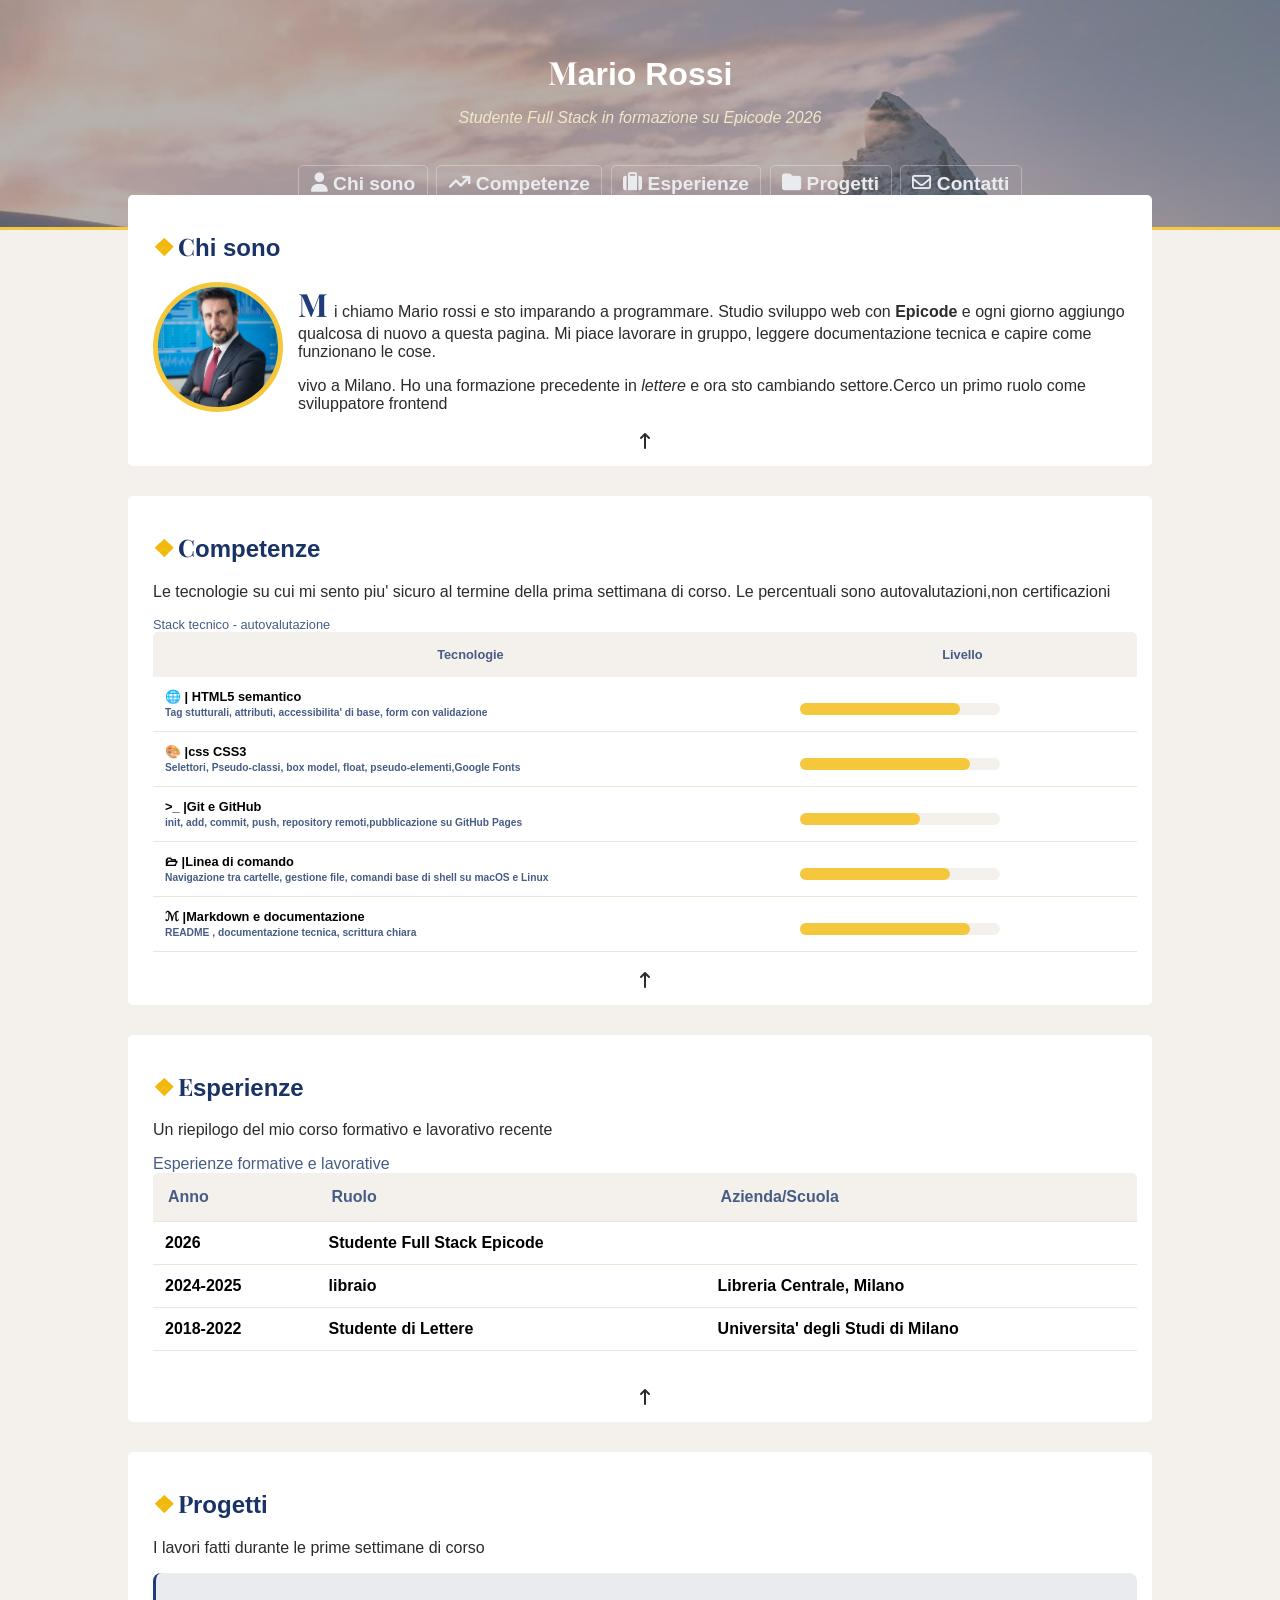
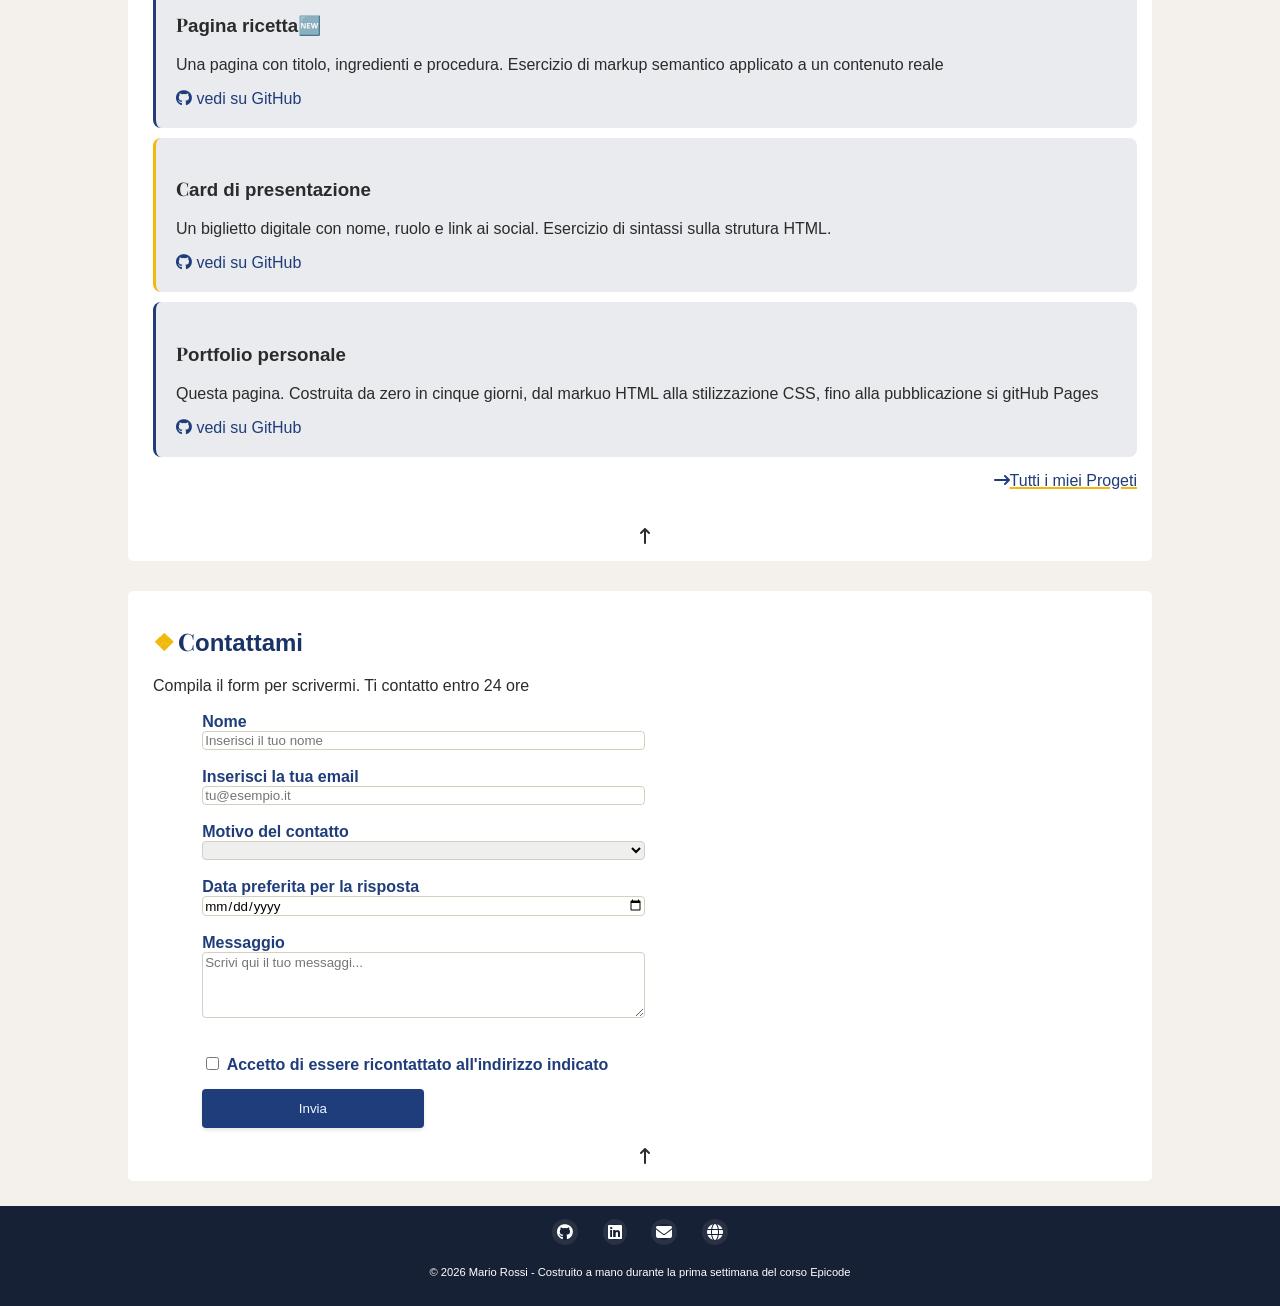
==== commit bc0f5bc3: "responsive aggiunto media a 768 e 1200 css base per risoluzione 576" ====
--- a/index.html
+++ b/index.html
@@ -276,57 +276,60 @@
         <section id="contatti">
             <article>
                 <div>
-                    <h2><span class="primaLettera">C</span>ontatti</h2>
+                    <h2><span class="primaLettera">C</span>ontattami</h2>
                 </div>
 
                 <form action="prova.html" method="get">
 
                     <p>Compila il form per scrivermi. Ti contatto entro 24 ore</p>
                     <div class="CenterForm">
-                        <div class="marginLabel">
-                            <label for="nameUser">Nome</label>
-                            <input class="input" name="nameUser" type="text" id="nameUser"
-                                placeholder="Inserisci il tuo nome" required>
-                        </div>
-
-
-                        <div class="marginLabel">
-                            <label for="emailUser">Inserisci la tua email</label>
-                            <input class="input" name="emailUser" type="email" id="emailUser"
-                                placeholder="tu@esempio.it" required>
-                        </div>
-
-
-                        <div class="marginLabel">
-                            <label for="SceltaMultipla">Motivo del contatto</label>
-                            <select class="input" name="SceltaMultipla" id="SceltaMultipla">
-                                <option value="" selected></option>
-                                <option value="proposta">Proposta di lavoro</option>
-                                <option value="reclamo">Reclami</option>
-                                <option value="info">informazioni</option>
-                            </select>
-                        </div>
-
-
-                        <div class="marginLabel">
-                            <label for="dataRisposta">Data preferita per la risposta</label>
-                            <input class="input" name="datarisposta" id="dataRisposta" type="date">
-                        </div>
-
-                        <div class="marginLabel">
-                            <label for="Messaggio">Messaggio</label>
-                            <textarea class="input" name="Messaggio" id="Messaggio" rows="4"
-                                placeholder="Scrivi qui il tuo messaggi..."></textarea>
-                        </div>
-                        <br>
-
-                        <div class="marginLabel">
-                            <input class="condizioni" id="Condizioni" type="checkbox" required>
-                            <label class="condizioni" for="Condizioni">Accetto di essere ricontattato all'indirizzo
-                                indicato</label>
-                        </div>
-
-                        <button class="btnInvia" type="submit">Invia</button>
+                        
+
+                                <div class="marginLabel">
+                                    <label for="nameUser">Nome</label>
+                                    <input class="input" name="nameUser" type="text" id="nameUser"
+                                        placeholder="Inserisci il tuo nome" required>
+                                </div>
+
+
+                                <div class="marginLabel">
+                                    <label for="emailUser">Inserisci la tua email</label>
+                                    <input class="input" name="emailUser" type="email" id="emailUser"
+                                        placeholder="tu@esempio.it" required>
+                                </div>
+
+
+                                <div class="marginLabel">
+                                    <label for="SceltaMultipla">Motivo del contatto</label>
+                                    <select class="input" name="SceltaMultipla" id="SceltaMultipla">
+                                        <option value="" selected></option>
+                                        <option value="proposta">Proposta di lavoro</option>
+                                        <option value="reclamo">Reclami</option>
+                                        <option value="info">informazioni</option>
+                                    </select>
+                                </div>
+
+
+                                <div class="marginLabel">
+                                    <label for="dataRisposta">Data preferita per la risposta</label>
+                                    <input class="input" name="datarisposta" id="dataRisposta" type="date">
+                                </div>
+
+                                <div class="marginLabel">
+                                    <label for="Messaggio">Messaggio</label>
+                                    <textarea class="input" name="Messaggio" id="Messaggio" rows="4"
+                                        placeholder="Scrivi qui il tuo messaggi..."></textarea>
+                                </div>
+                                <br>
+
+                                <div class="marginLabel">
+                                    <input class="condizioni" id="Condizioni" type="checkbox" required>
+                                    <label class="condizioni" for="Condizioni">Accetto di essere ricontattato all'indirizzo
+                                        indicato</label>
+                                </div>
+
+                                <button class="btnInvia" type="submit">Invia</button>
+                        
                     </div>
                 </form>
 
--- a/assets/CSS/style.css
+++ b/assets/CSS/style.css
@@ -17,7 +17,7 @@
 }
 
 main {
-    max-width: 920px;
+    max-width: 90%;
     margin: 0 auto;
     margin-top: -35px;
     position: relative;
@@ -36,8 +36,11 @@
 }
 
 nav {
-    margin-top: 42px;
-}
+  text-align: center;
+    font-size: 0.7em;
+    margin: 43px auto;
+    margin-right: 23px;
+    }
 
 .titoloHeader {
     display: block;
@@ -71,12 +74,6 @@
     padding-bottom: 8px;
 }
 
-.topBar ul li:hover {
-    border: hsl(45, 90%, 60%);
-    background-color: hsl(45, 90%, 60%);
-    padding-bottom: 9px;
-
-}
 
 
 
@@ -91,9 +88,6 @@
     padding: 5.5px; 
 }
 
-.topBar ul li a:hover {
-    color: #2b2b2b;
-}
 
 /*-------------------------- 
             MAIN 
@@ -121,8 +115,8 @@
     height: 130px;
     border-radius: 50%;
     border: 5px solid hsl(45, 90%, 60%);
-    float: left;
     margin-right: 8px;
+    margin: 0 auto;
 }
 
 #chi-sono {
@@ -182,23 +176,6 @@
     color: #2b2b2b;
 }
 
-.returnHome i:hover {
-    padding: 1px opx;
-    color: hsl(220, 60%, 20%);
-    background-color: hsl(45, 90%, 60%);
-    border: 9px solid hsl(45, 90%, 60%);
-    border-radius: 50%;
-    transition: 0.1s;
-}
-
-.returnSu i:hover {
-    padding: 0px 2px;
-    color: hsl(220, 60%, 20%);
-    background-color: hsl(45, 90%, 60%);
-    border: 9px solid hsl(45, 90%, 60%);
-    border-radius: 50%;
-    transition: 0.1s;
-}
 /* -------------------------------
         SEZIONE PROGETTI
 ------------------------------- */
@@ -226,10 +203,10 @@
     color: hsl(220, 60%, 30%);
 }
 
-.gitHubLink:hover {
+/* .gitHubLink:hover {
     color: hsl(220, 60%, 45%);
     text-decoration: underline 2px hsl(45, 90%, 50%);
-}
+} */
 
 
 .progectHome {
@@ -241,15 +218,6 @@
     margin-top: 15px;
 }
 
-.progectHome:hover {
-    color: hsl(220, 60%, 45%);
-}
-
-
-
-
-
-
 /* ------------------------
         FORM
 ------------------------         */
@@ -263,7 +231,7 @@
 }
 
 .input {
-    width: 90%;
+    width: 100%;
     font-family: Helvetica, Arial, sans-serif;
     display: block;
 
@@ -287,25 +255,13 @@
 .btnInvia {
     color: aliceblue;
     background-color: hsl(220, 60%, 30%);
-    width: 30%;
+    width: 100%;
     padding: 12px 24px;
     border: none;
     margin-top: 15px;
     border-radius: 4px;
     box-shadow: 0 2px 4px rgba(0, 0, 0, 0.1);
     transition: 0.2s;
-}
-
-.btnInvia:hover {
-    background-color: hsl(220, 60%, 45%);
-    padding: 12px 24px;
-    box-shadow: 3px 3px 8px rgb(36, 36, 36);
-}
-
-.btnInvia:active {
-    size: 1em;
-    box-shadow: 1px 1px 2px rgb(36, 36, 36);
-    background-color: hsl(220, 60%, 30%);
 }
 
 footer {
@@ -317,12 +273,7 @@
     height: 100px;
 }
 
-footer a i:hover {
-    color: hsl(220, 60%, 20%);
-    background-color: hsl(45, 90%, 60%);
-    border: 5px solid hsl(45, 90%, 60%);
-    border-radius: 50%;
-}
+
 
 footer a i {
     border: 5px solid rgba(255, 255, 255, 0.08);
@@ -348,7 +299,7 @@
 
 .TableCenter,
 .table {
-    display: table;
+    
     margin: 0 auto;
 }
 
@@ -458,4 +409,93 @@
     background-color: hsl(45, 90%, 60%);
     height: 100%;
     border-radius: 6px;
-}+}
+
+@media screen and (min-width: 768px) {
+    .imgPersonale {
+        float: left;
+        margin-right: 15px;
+    }
+
+    nav {
+        font-size:1em ;
+        margin: 40px auto;
+    }
+
+
+
+    .input {
+        width: 50%;
+    }
+
+    .btnInvia {
+        width: 25%;
+    }
+}
+
+@media screen and (min-width: 1200px) {
+    main{
+        max-width: 80%;
+    }
+  
+    table{
+    margin: 0 auto;
+    width: 100%;
+  }
+
+  nav {
+    font-size: 1.2em;
+    margin: 38px auto;
+  }
+
+ .returnHome i:hover {
+    padding: 1px 0px;
+    color: hsl(220, 60%, 20%);
+    background-color: hsl(45, 90%, 60%);
+    border: 9px solid hsl(45, 90%, 60%);
+    border-radius: 50%;
+    transition: 0.1s;
+} 
+
+ .returnSu i:hover {
+    padding: 0px 2px;
+    color: hsl(220, 60%, 20%);
+    background-color: hsl(45, 90%, 60%);
+    border: 9px solid hsl(45, 90%, 60%);
+    border-radius: 50%;
+    transition: 0.1s;
+} 
+
+.btnInvia:hover {
+    cursor: pointer;
+    background-color: hsl(220, 60%, 45%);
+    padding: 12px 24px;
+    box-shadow: 3px 3px 8px rgb(36, 36, 36);
+} 
+
+ .btnInvia:active {
+    size: 1em;
+    box-shadow: 1px 1px 2px rgb(36, 36, 36);
+    background-color: hsl(220, 60%, 30%);
+} 
+ footer a i:hover {
+    color: hsl(220, 60%, 20%);
+    background-color: hsl(45, 90%, 60%);
+    border: 5px solid hsl(45, 90%, 60%);
+    border-radius: 50%;
+} 
+
+.progectHome:hover {
+    color: hsl(220, 60%, 45%);
+} 
+
+.topBar ul li:hover {
+    border: hsl(45, 90%, 60%);
+    background-color: hsl(45, 90%, 60%);
+    padding-bottom: 9px;
+
+} 
+ .topBar ul li a:hover {
+    color: #2b2b2b;
+} 
+}
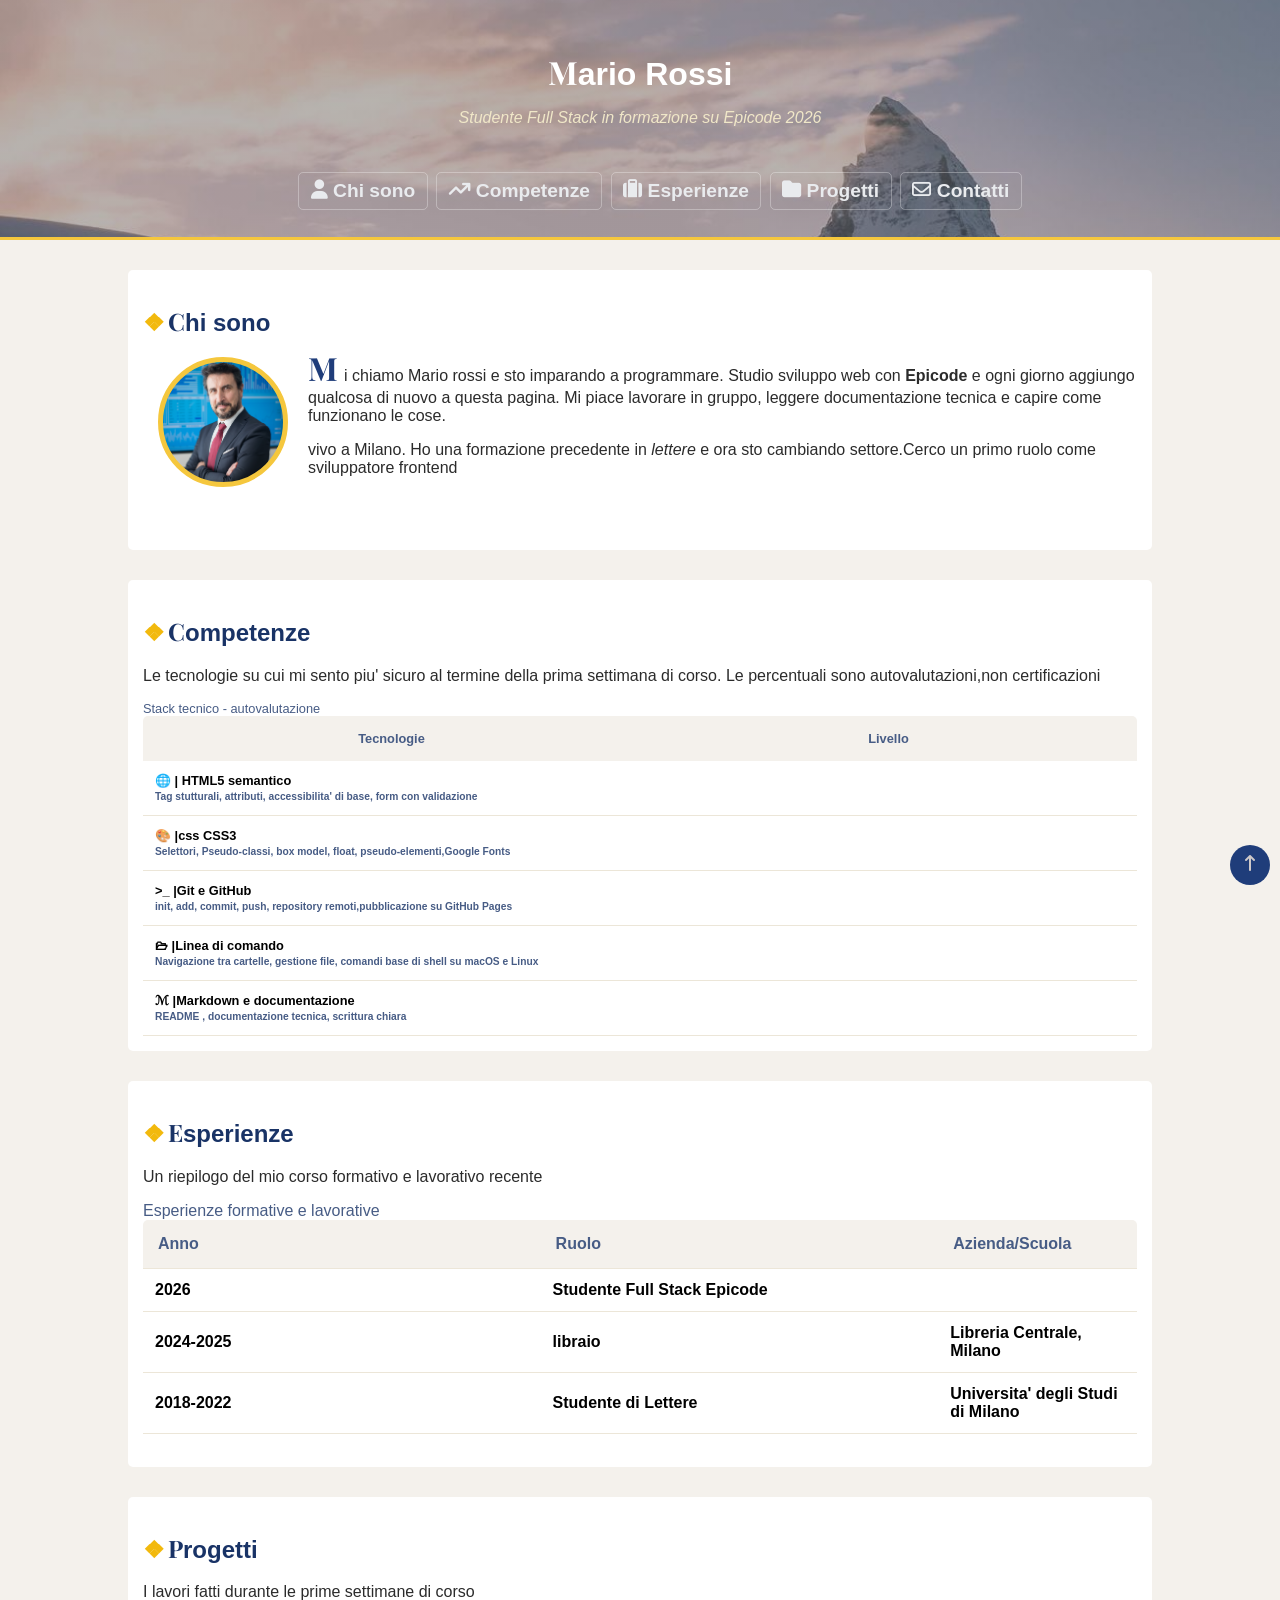
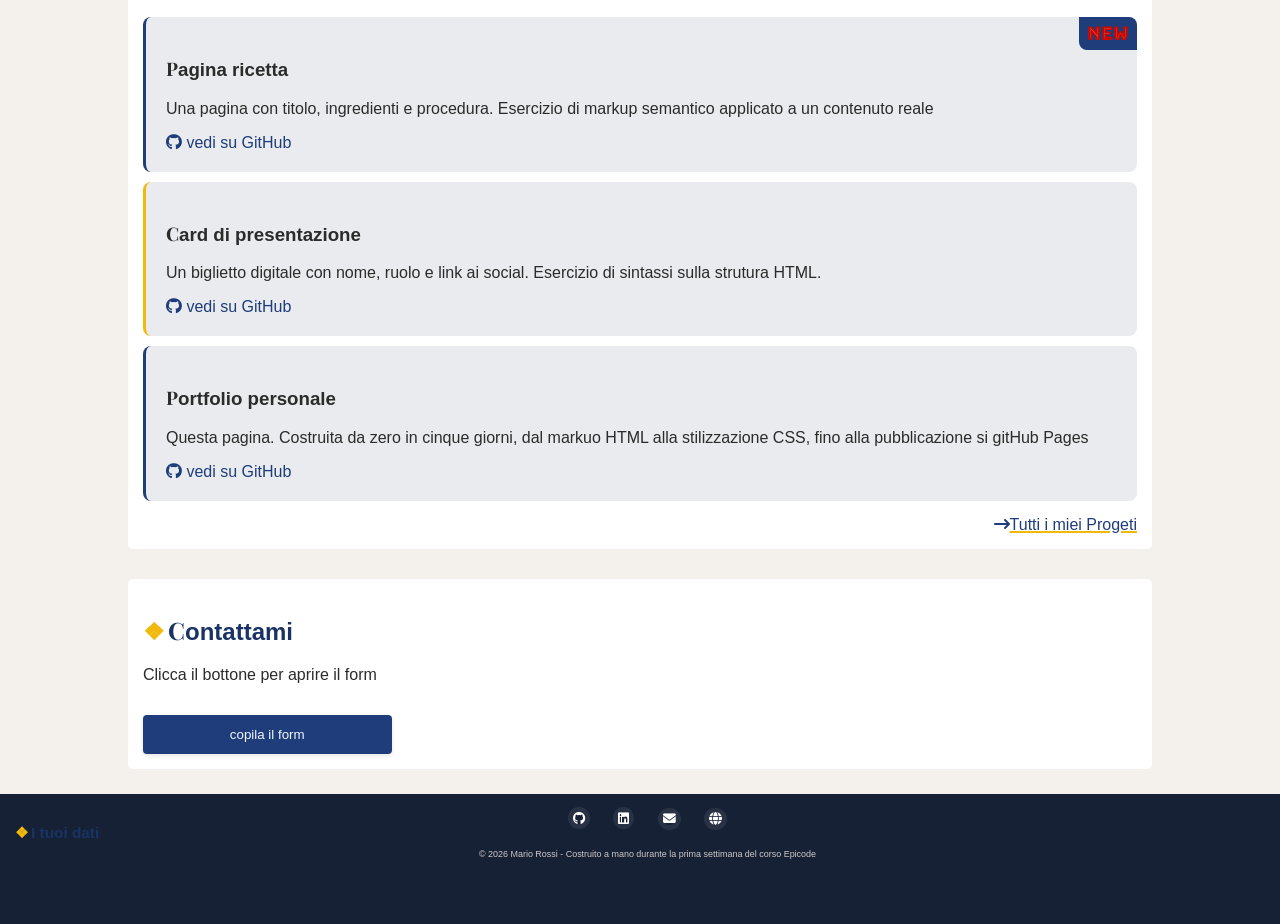
==== commit cce731b5: "esercizio S5L2" ====
--- a/index.html
+++ b/index.html
@@ -42,25 +42,29 @@
 
 
                     <div class="imgPersonale"></div>
-                    <p>
-                        Mi chiamo Mario rossi e sto imparando a programmare.
-                        Studio sviluppo web con <b>Epicode</b> e ogni giorno aggiungo qualcosa di nuovo a questa
-                        pagina.
-                        Mi piace lavorare in gruppo, leggere documentazione tecnica e capire come funzionano le
-                        cose.
-                    </p>
-
-
-
-                    <p class="noFloat">vivo a Milano. Ho una formazione precedente in <i>lettere</i> e ora sto cambiando
-                        settore.Cerco un primo ruolo come sviluppatore frontend</p>
-
-                </div>
-
-
-                <div class="returnSu">
+                    <div class="paragrafoChiSono">
+
+                        <p>
+                            Mi chiamo Mario rossi e sto imparando a programmare.
+                            Studio sviluppo web con <b>Epicode</b> e ogni giorno aggiungo qualcosa di nuovo a questa
+                            pagina.
+                            Mi piace lavorare in gruppo, leggere documentazione tecnica e capire come funzionano le
+                            cose.
+                        </p>
+
+
+
+                        <p class="noFloat">vivo a Milano. Ho una formazione precedente in <i>lettere</i> e ora sto
+                            cambiando
+                            settore.Cerco un primo ruolo come sviluppatore frontend</p>
+                    </div>
+
+                </div>
+
+
+                <!-- <div class="returnSu">
                     <a href="index.html"><i class="fa-solid fa-arrow-up-long"></i></a>
-                </div>
+                </div> -->
             </article>
         </section>
 
@@ -95,9 +99,9 @@
                                             con validazione</span>
                                     </th>
                                     <th class="thCompetenze">
-                                        <div class="barEsterna">
+                                        <!-- <div class="barEsterna">
                                             <div class="barDOC" style="width: 80%;"></div>
-                                        </div>
+                                        </div> -->
                                     </th>
                                 </tr>
                                 <!-- Righa2 -->
@@ -107,9 +111,9 @@
                                             pseudo-elementi,Google Fonts</span>
                                     </th>
                                     <th class="thCompetenze">
-                                        <div class="barEsterna">
+                                        <!-- <div class="barEsterna">
                                             <div class="barDOC" style="width: 85%;"></div>
-                                        </div>
+                                        </div> -->
                                     </th>
 
                                 </tr>
@@ -120,9 +124,9 @@
                                             remoti,pubblicazione su GitHub Pages</span>
                                     </th>
                                     <th class="thCompetenze">
-                                        <div class="barEsterna">
+                                        <!-- <div class="barEsterna">
                                             <div class="barDOC" style="width: 60%;"></div>
-                                        </div>
+                                        </div> -->
                                     </th>
 
                                 </tr>
@@ -133,9 +137,9 @@
                                             di shell su macOS e Linux</span>
                                     </th>
                                     <th class="thCompetenze">
-                                        <div class="barEsterna">
+                                        <!-- <div class="barEsterna">
                                             <div class="barDOC" style="width: 75%;"></div>
-                                        </div>
+                                        </div> -->
                                     </th>
 
                                 </tr>
@@ -145,18 +149,18 @@
                                             chiara</span>
                                     </th>
                                     <th class="thCompetenze">
-                                        <div class="barEsterna">
+                                        <!-- <div class="barEsterna">
                                             <div class="barDOC" style="width: 85%;"></div>
-                                        </div>
-                                    </th>
-                                    </tr>
+                                        </div> -->
+                                    </th>
+                                </tr>
 
                             </tbody>
                         </table>
                     </div>
-                    <div class="returnSu">
+                    <!-- <div class="returnSu">
                         <a href="index.html"><i class="fa-solid fa-arrow-up-long"></i></a>
-                    </div>
+                    </div> -->
             </article>
         </section>
 
@@ -201,10 +205,10 @@
                     </table>
                 </div>
                 <br>
-                <div class="returnSu">
+                <!-- <div class="returnSu">
                     <a href="index.html"><i class="fa-solid fa-arrow-up-long"></i></a>
 
-                </div>
+                </div> -->
                 </articlea>
         </section>
 
@@ -262,10 +266,10 @@
 
 
 
-                    <br>
-                    <div class="returnSu">
+
+                    <!-- <div class="returnSu">
                         <a href="index.html"><i class="fa-solid fa-arrow-up-long"></i></a>
-                    </div>
+                    </div> -->
 
                 </div>
             </article>
@@ -278,12 +282,20 @@
                 <div>
                     <h2><span class="primaLettera">C</span>ontattami</h2>
                 </div>
-
-                <form action="prova.html" method="get">
-
-                    <p>Compila il form per scrivermi. Ti contatto entro 24 ore</p>
-                    <div class="CenterForm">
-                        
+                <p>Clicca il bottone per aprire il form</p>
+                <button id="btnOpenModal" class="btnInvia">copila il form</button>
+
+                <div class="overlay">
+
+                    <div class="modal">
+
+                        <button id="btnCloseModal">❌</button>
+
+                        <form action="" method="get">
+
+                            <p>Compila il form per scrivermi. Ti contatto entro 24 ore</p>
+                            <div class="CenterForm">
+
 
                                 <div class="marginLabel">
                                     <label for="nameUser">Nome</label>
@@ -324,33 +336,47 @@
 
                                 <div class="marginLabel">
                                     <input class="condizioni" id="Condizioni" type="checkbox" required>
-                                    <label class="condizioni" for="Condizioni">Accetto di essere ricontattato all'indirizzo
+                                    <label class="condizioni" for="Condizioni">Accetto di essere ricontattato
+                                        all'indirizzo
                                         indicato</label>
                                 </div>
 
-                                <button class="btnInvia" type="submit">Invia</button>
-                        
-                    </div>
-                </form>
-
-                <div class="returnSu">
-                    <a href="index.html"><i class="fa-solid fa-arrow-up-long"></i></a>
+                                <button id="btnInvia" class="btnInvia" type="submit">Invia</button>
+
+                            </div>
+                        </form>
+                    </div>
                 </div>
             </article>
         </section>
-
+        <div class="returnSu">
+            <a href="index.html"><i class="fa-solid fa-arrow-up-long"></i></a>
+        </div>
     </main>
 
 
 
     <footer>
-        <a href="javascript:void(0)"><i class="fa-brands fa-github"></i></a>
-        <a href="javascript:void(0)"><i class="fa-brands fa-linkedin"></i></a>
-        <a href="javascript:void(0)"><i class="fa-solid fa-envelope"></i></i></a>
-        <a href="javascript:void(0)"><i class="fa-solid fa-globe"></i></i></a>
-        <p>© 2026 Mario Rossi - Costruito a mano durante la prima settimana del corso Epicode</p>
+        <div id="infoUtente">
+            <div id="userDati">
+                <h2>I tuoi dati</h2>
+                <p id="nameRes"></p>
+                <p id="emailRes"></p>
+                <p id="dateRes"></p>
+            </div>
+            
+        </div>
+            
+        <div class="footerInLine">
+            <a href="javascript:void(0)"><i class="fa-brands fa-github"></i></a>
+            <a href="javascript:void(0)"><i class="fa-brands fa-linkedin"></i></a>
+            <a href="javascript:void(0)"><i class="fa-solid fa-envelope"></i></i></a>
+            <a href="javascript:void(0)"><i class="fa-solid fa-globe"></i></i></a>
+            <p>© 2026 Mario Rossi - Costruito a mano durante la prima settimana del corso Epicode</p>
+        </div>
     </footer>
 
+    <script src="assets/js/script.js"></script>
 </body>
 
 </html>
--- a/assets/CSS/style.css
+++ b/assets/CSS/style.css
@@ -1,4 +1,5 @@
 @import url('https://fonts.googleapis.com/css2?family=Playfair+Display:ital,wght@0,400..900;1,400..900&display=swap');
+@import url('https://fonts.googleapis.com/css2?family=Bungee+Tint&display=swap');
 
 *,
 *::after,
@@ -19,12 +20,16 @@
 main {
     max-width: 90%;
     margin: 0 auto;
-    margin-top: -35px;
-    position: relative;
+}
+
+header {
+    position: sticky;
+    top: 0;
+    z-index: 3000;
 }
 
 .topBar {
-    height: 230px;
+    height: 240px;
     width: 100%;
     background-image: linear-gradient(rgba(110, 110, 110, 0.5), rgba(114, 113, 113, 0.5)), url(../media/img/header-bg.jpg);
     background-repeat: no-repeat;
@@ -32,14 +37,14 @@
     background-position: center;
     text-align: center;
     border-bottom: 3px solid hsl(45, 90%, 60%);
-    position: relative;
+    
 }
 
 nav {
   text-align: center;
     font-size: 0.7em;
-    margin: 43px auto;
-    margin-right: 23px;
+    margin: 0px auto;
+    margin-right: 35px;
     }
 
 .titoloHeader {
@@ -101,10 +106,6 @@
     box-shadow: 1 4px 16px rgba(0, 0, 0, 0.06);
     background-color: #ffffff;
     padding: 15px;
-}
-
-article {
-    margin-left: 10px;
 }
 
 .imgPersonale {
@@ -119,10 +120,6 @@
     margin: 0 auto;
 }
 
-#chi-sono {
-    margin-top: -35px;
-}
-
 .containerChiSono p:first-of-type::first-letter {
     font-size: 2rem;
     font-weight: bold;
@@ -164,8 +161,17 @@
 }
 
 .returnSu {
-    margin-top: 20px;
+    position: fixed;
+    right: 10px;
+    bottom: 10px;
+    z-index: 3000;
+    border-radius: 50%;
+    width: 40px;
+    height: 40px;
+    padding: 10px;
+    background-color: #1f3d7a;
     text-align: center;
+    margin-bottom: 5px;
 }
 
 .returnHome i {
@@ -173,13 +179,14 @@
 }
 
 .returnSu i {
-    color: #2b2b2b;
+    color: #cec9c9;
 }
 
 /* -------------------------------
         SEZIONE PROGETTI
 ------------------------------- */
 .progect {
+    position: relative;
     margin-top: 10px;
     background-color: #e9ebee;
     padding: 20px;
@@ -195,7 +202,15 @@
 }
 
 .progectRicetta::after {
-    content: '🆕';
+    content: 'new';
+    position: absolute;
+    top: 0;
+    right: 0;
+    background-color: hsl(220, 60%, 30%);
+    border-radius: 0px 8px 0px 8px;
+    font-family:"Bungee Tint", sans-serif;
+    font-weight: 400;
+    padding: 4px 8px;
 }
 
 .gitHubLink {
@@ -270,22 +285,49 @@
     color: #ffffff;
     text-align: center;
     padding: 3px;
-    height: 100px;
+    height: 130px;
+    position: relative;
+}
+
+footer div {
+    display: inline;
+    font-size: 0.8em;
+    text-align: start;
+    margin-left: 15px;
+    color: #cec9c9;
+}
+
+#userDati p {
+    font-size: 1em;
+}
+
+#infoUtente {
+    display: inline-block;
+    text-align: start;
+    position: absolute;
+    left: 0;
 }
 
 
 
 footer a i {
     border: 5px solid rgba(255, 255, 255, 0.08);
-    ;
     border-radius: 50%;
     margin: 10px;
     color: white;
 
 }
 
+.footerInLine {
+    display: inline-block;
+    padding-bottom: 20px;
+    text-align: center;
+    
+}
+
 footer p {
     font-size: 0.7em;
+    margin-bottom: 10px;
 }
 
 
@@ -299,7 +341,7 @@
 
 .TableCenter,
 .table {
-    
+    width: 100%;
     margin: 0 auto;
 }
 
@@ -369,6 +411,7 @@
 }
 
 .thCompetenze {
+    width: 40%;
     padding: 12px;
     text-align: left;
     border-bottom: 1px solid #ece6d8;
@@ -397,7 +440,7 @@
         BARRE  
 ---------------------- */
 .barEsterna {
-    width: 200px;
+    width: 70%;
     background-color: #f4f1ec;
     height: 12px;
     margin-top: 10px;
@@ -411,17 +454,75 @@
     border-radius: 6px;
 }
 
+.overlay {
+	display: none;
+	position: fixed;
+	inset: 0;
+	background-color: rgba(0, 0, 0, 0.5);
+	z-index: 5000;
+}
+
+.modal {
+	position: absolute;
+    
+	top: 50%;
+	left: 50%;
+	transform: translate(-50%, -50%);
+	background-color: white;
+	padding: 25px;
+	border-radius: 10px;
+	max-width: 480px;
+}
+
+#btnCloseModal {
+    position: absolute;
+    top: 0;
+    right: 0;
+    background: none;
+    border: none;
+    margin-top: 8px;
+    margin-right: 3px;
+    cursor: pointer;
+    
+}
+
+
 @media screen and (min-width: 768px) {
-    .imgPersonale {
-        float: left;
-        margin-right: 15px;
+    main {
+        max-width: 80%;
     }
 
+    #chi-sono {
+        position: relative;
+        top: 0;
+        height: 280px;
+    }
+
+    
+ 
+.imgPersonale {
+    position: absolute;
+    left: 30px;
+}
+
+
+.paragrafoChiSono {
+    position: absolute;
+    top: 0;
+    top: 60px;
+    left: 180px;
+
+}
+
     nav {
-        font-size:1em ;
-        margin: 40px auto;
+        font-size: 0.8em ;
+        margin: 50px auto;
+        margin-right: 30px;
     }
 
+.thCompetenze {
+    padding: 12px;
+}
 
 
     .input {
@@ -434,10 +535,10 @@
 }
 
 @media screen and (min-width: 1200px) {
-    main{
-        max-width: 80%;
+    label {
+        font-size: 0.7em;
     }
-  
+
     table{
     margin: 0 auto;
     width: 100%;
@@ -445,7 +546,7 @@
 
   nav {
     font-size: 1.2em;
-    margin: 38px auto;
+    margin: 45px auto;
   }
 
  .returnHome i:hover {
@@ -454,17 +555,20 @@
     background-color: hsl(45, 90%, 60%);
     border: 9px solid hsl(45, 90%, 60%);
     border-radius: 50%;
-    transition: 0.1s;
-} 
-
- .returnSu i:hover {
-    padding: 0px 2px;
+    transition: 0.2s;
+} 
+
+ .returnSu:hover {
     color: hsl(220, 60%, 20%);
     background-color: hsl(45, 90%, 60%);
-    border: 9px solid hsl(45, 90%, 60%);
+    /* border: 2px solid hsl(220, 60%, 20%); */
     border-radius: 50%;
-    transition: 0.1s;
-} 
+    transition: 0.2s;
+} 
+
+ .returnSu i:hover {
+    color: #1f3d7a;
+ }
 
 .btnInvia:hover {
     cursor: pointer;
@@ -479,7 +583,7 @@
     background-color: hsl(220, 60%, 30%);
 } 
  footer a i:hover {
-    color: hsl(220, 60%, 20%);
+    color: #142952;
     background-color: hsl(45, 90%, 60%);
     border: 5px solid hsl(45, 90%, 60%);
     border-radius: 50%;
@@ -498,4 +602,5 @@
  .topBar ul li a:hover {
     color: #2b2b2b;
 } 
-}
+
+}
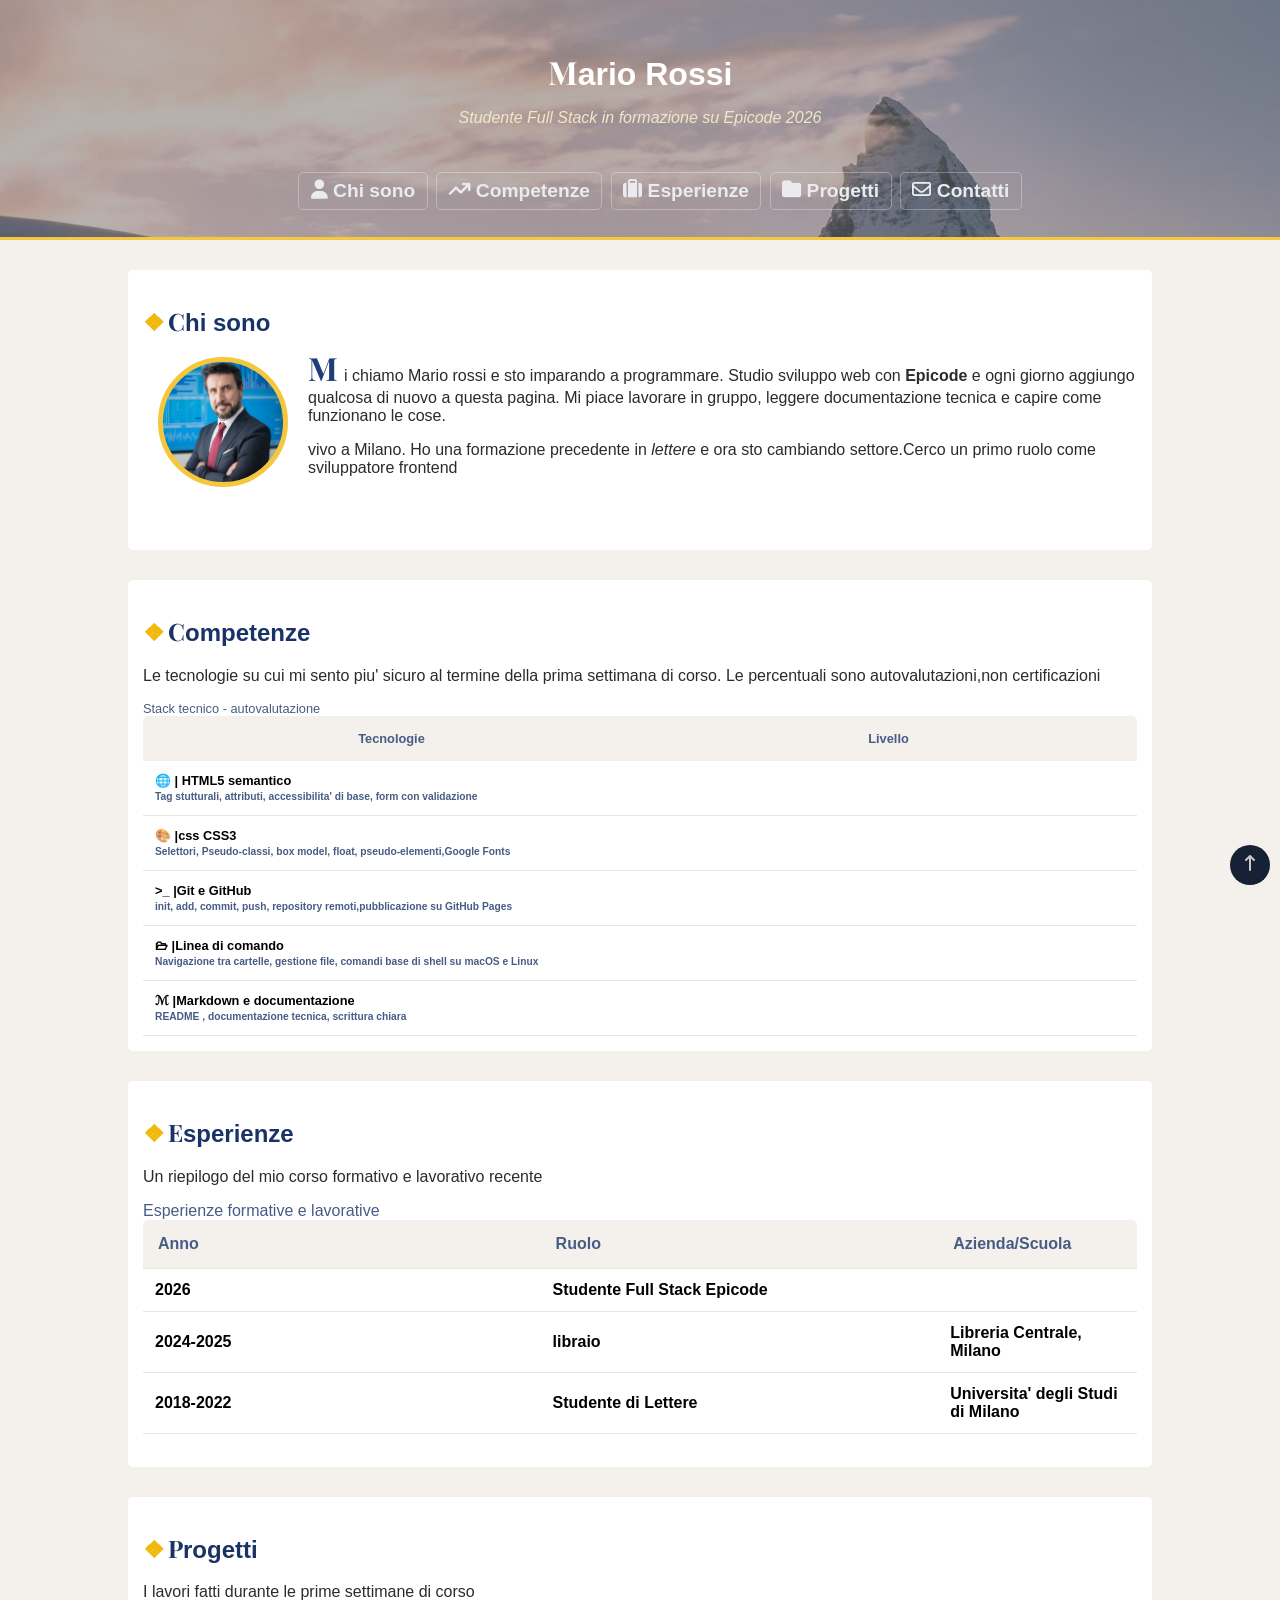
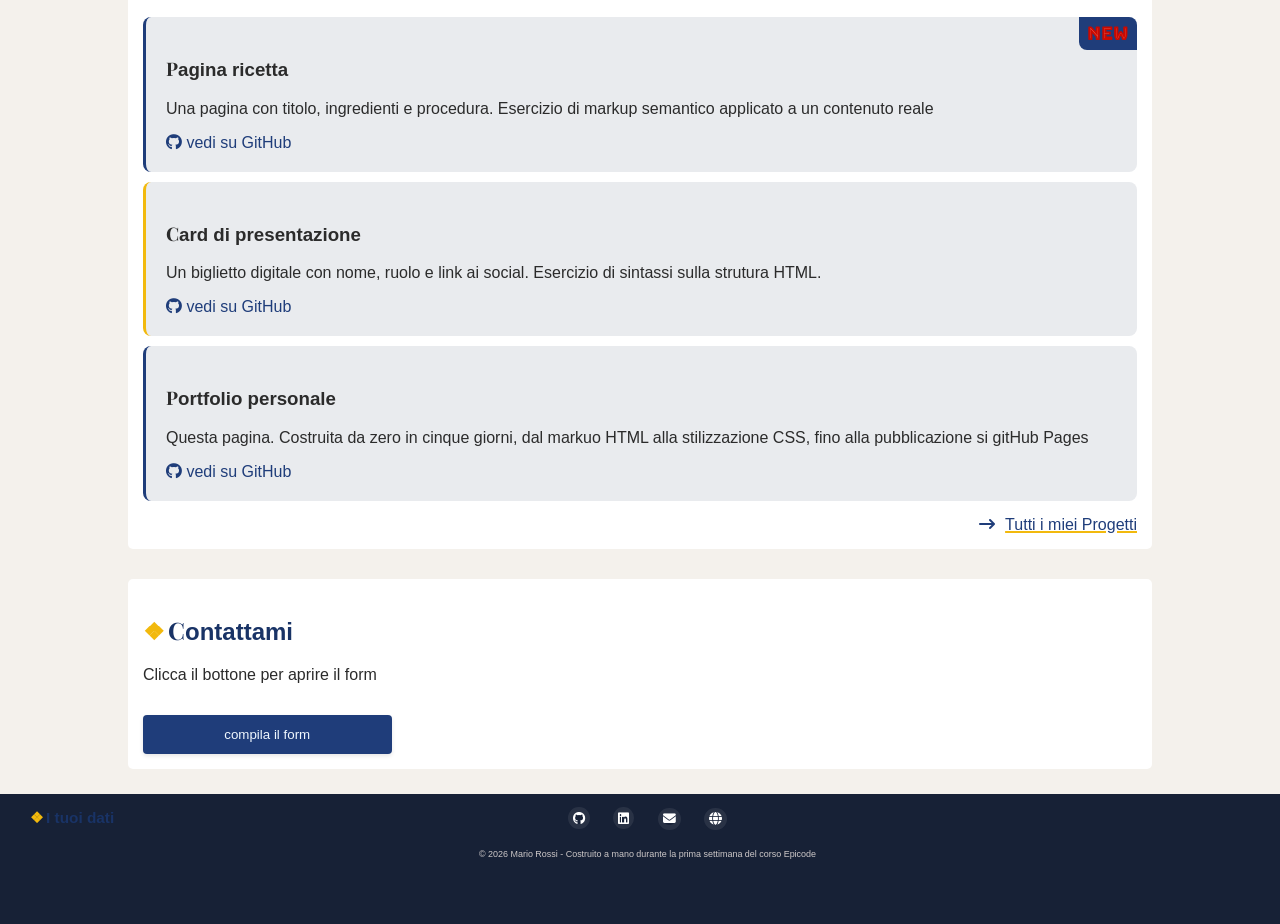
==== commit 7327994b: "ritocchi finali" ====
--- a/index.html
+++ b/index.html
@@ -260,16 +260,7 @@
                     </div>
 
                     <a class="progectHome" href="progect.html"><i class="fa-solid fa-arrow-right-long"></i>Tutti i miei
-                        Progeti</a>
-
-
-
-
-
-
-                    <!-- <div class="returnSu">
-                        <a href="index.html"><i class="fa-solid fa-arrow-up-long"></i></a>
-                    </div> -->
+                        Progetti</a>
 
                 </div>
             </article>
@@ -283,7 +274,7 @@
                     <h2><span class="primaLettera">C</span>ontattami</h2>
                 </div>
                 <p>Clicca il bottone per aprire il form</p>
-                <button id="btnOpenModal" class="btnInvia">copila il form</button>
+                <button id="btnOpenModal" class="btnInvia">compila il form</button>
 
                 <div class="overlay">
 
--- a/assets/CSS/style.css
+++ b/assets/CSS/style.css
@@ -14,11 +14,11 @@
     padding: 0;
     background-color: #f4f1ec;
     color: #2b2b2b;
-
+    scroll-padding-top: 270px;
 }
 
 main {
-    max-width: 90%;
+    max-width: 80%;
     margin: 0 auto;
 }
 
@@ -169,7 +169,7 @@
     width: 40px;
     height: 40px;
     padding: 10px;
-    background-color: #1f3d7a;
+    background-color: hsl(220, 40%, 15%);
     text-align: center;
     margin-bottom: 5px;
 }
@@ -218,12 +218,6 @@
     color: hsl(220, 60%, 30%);
 }
 
-/* .gitHubLink:hover {
-    color: hsl(220, 60%, 45%);
-    text-decoration: underline 2px hsl(45, 90%, 50%);
-} */
-
-
 .progectHome {
     text-decoration: none;
     color: hsl(220, 60%, 30%);
@@ -231,6 +225,10 @@
     display: table;
     margin-left: auto;
     margin-top: 15px;
+}
+
+.progectHome i {
+    margin-right: 10px;
 }
 
 /* ------------------------
@@ -290,7 +288,6 @@
 }
 
 footer div {
-    display: inline;
     font-size: 0.8em;
     text-align: start;
     margin-left: 15px;
@@ -302,7 +299,8 @@
 }
 
 #infoUtente {
-    display: inline-block;
+    /* display: inline-block; */
+    
     text-align: start;
     position: absolute;
     left: 0;
@@ -561,7 +559,6 @@
  .returnSu:hover {
     color: hsl(220, 60%, 20%);
     background-color: hsl(45, 90%, 60%);
-    /* border: 2px solid hsl(220, 60%, 20%); */
     border-radius: 50%;
     transition: 0.2s;
 } 
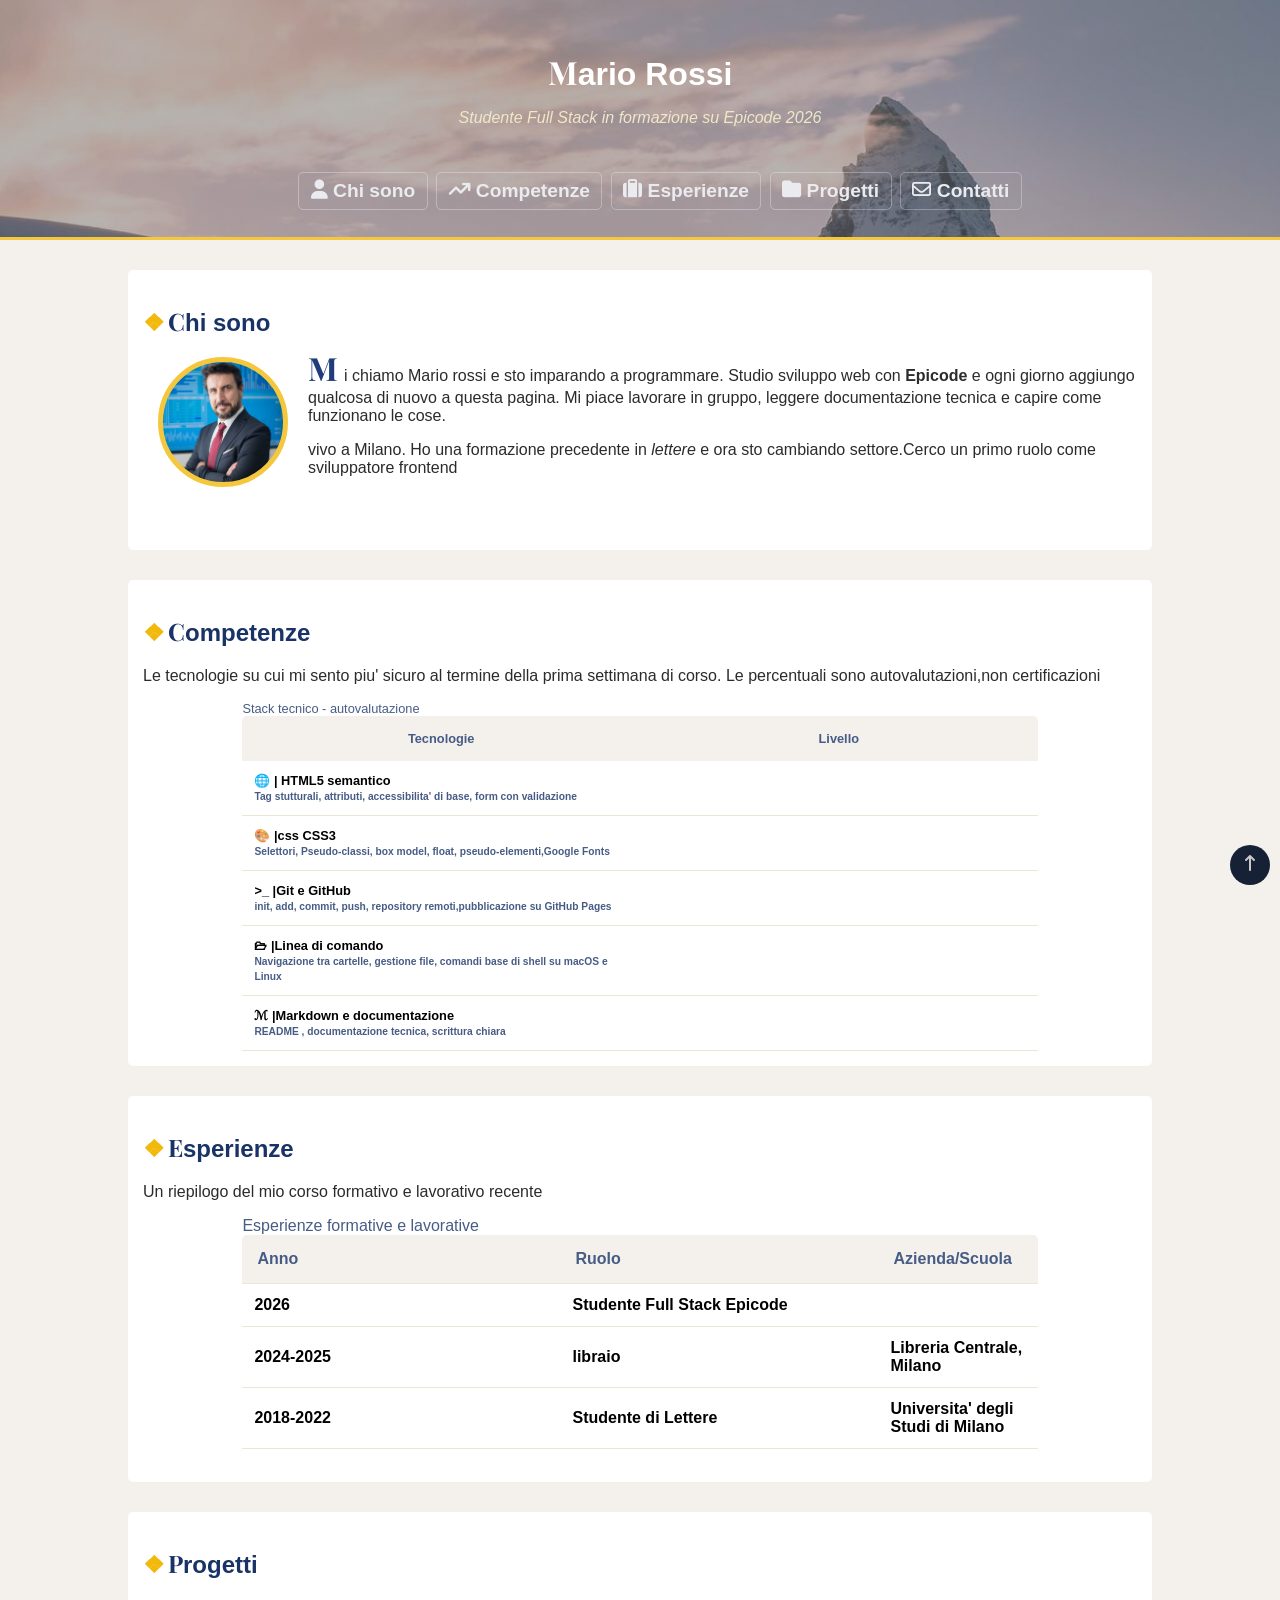
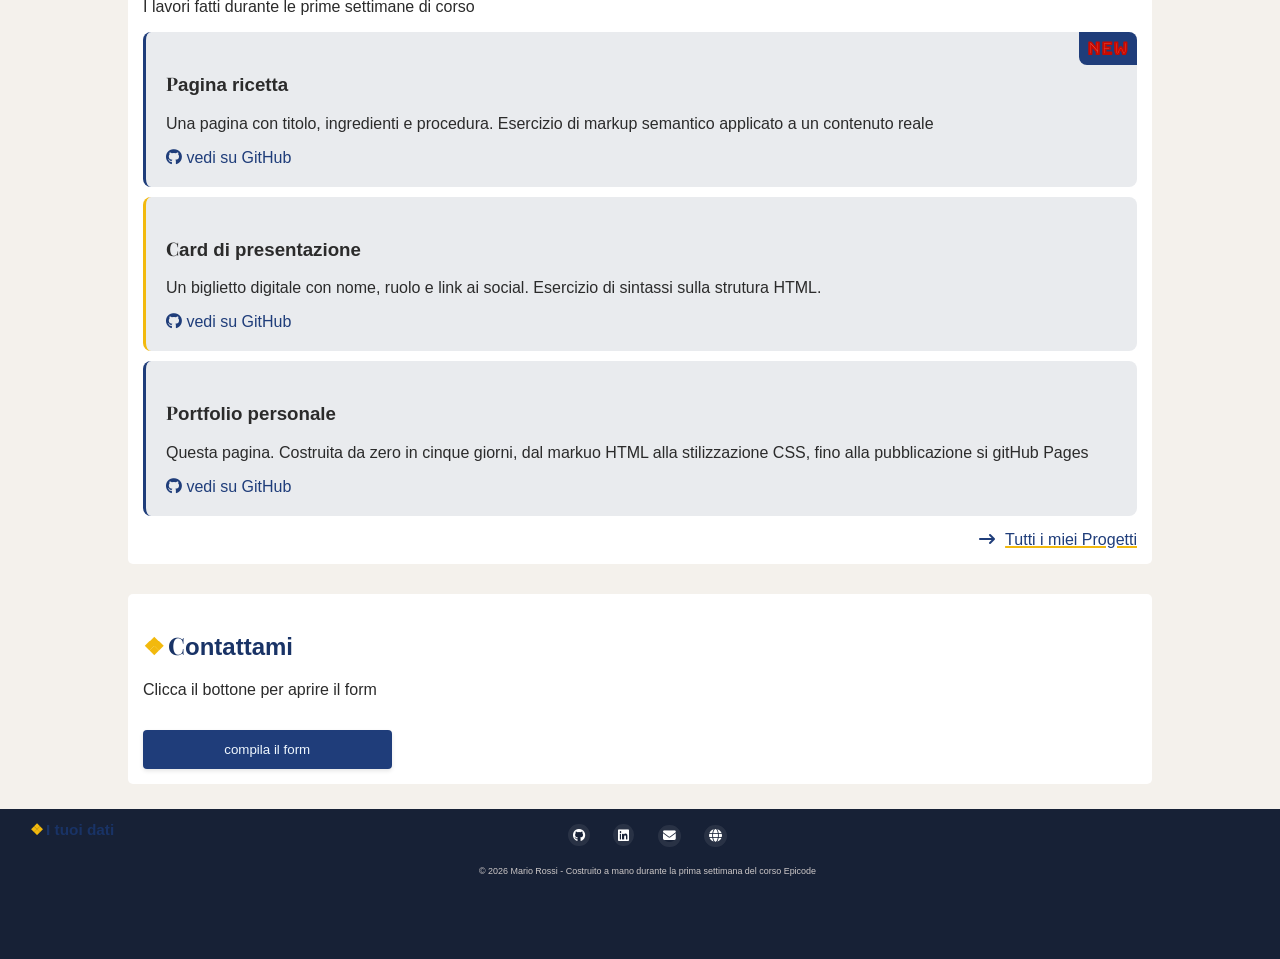
==== commit 27d817a5: "sistemato footer" ====
--- a/index.html
+++ b/index.html
@@ -348,6 +348,15 @@
 
 
     <footer>
+        
+        <div class="footerInLine">
+            <a href="javascript:void(0)"><i class="fa-brands fa-github"></i></a>
+            <a href="javascript:void(0)"><i class="fa-brands fa-linkedin"></i></a>
+            <a href="javascript:void(0)"><i class="fa-solid fa-envelope"></i></i></a>
+            <a href="javascript:void(0)"><i class="fa-solid fa-globe"></i></i></a>
+            <p>© 2026 Mario Rossi - Costruito a mano durante la prima settimana del corso Epicode</p>
+        </div>
+        
         <div id="infoUtente">
             <div id="userDati">
                 <h2>I tuoi dati</h2>
@@ -357,14 +366,6 @@
             </div>
             
         </div>
-            
-        <div class="footerInLine">
-            <a href="javascript:void(0)"><i class="fa-brands fa-github"></i></a>
-            <a href="javascript:void(0)"><i class="fa-brands fa-linkedin"></i></a>
-            <a href="javascript:void(0)"><i class="fa-solid fa-envelope"></i></i></a>
-            <a href="javascript:void(0)"><i class="fa-solid fa-globe"></i></i></a>
-            <p>© 2026 Mario Rossi - Costruito a mano durante la prima settimana del corso Epicode</p>
-        </div>
     </footer>
 
     <script src="assets/js/script.js"></script>
--- a/assets/CSS/style.css
+++ b/assets/CSS/style.css
@@ -283,13 +283,13 @@
     color: #ffffff;
     text-align: center;
     padding: 3px;
-    height: 130px;
-    position: relative;
-}
+    height: 175px;
+    padding: 5px;
+}
+
 
 footer div {
     font-size: 0.8em;
-    text-align: start;
     margin-left: 15px;
     color: #cec9c9;
 }
@@ -297,15 +297,6 @@
 #userDati p {
     font-size: 1em;
 }
-
-#infoUtente {
-    /* display: inline-block; */
-    
-    text-align: start;
-    position: absolute;
-    left: 0;
-}
-
 
 
 footer a i {
@@ -316,12 +307,7 @@
 
 }
 
-.footerInLine {
-    display: inline-block;
-    padding-bottom: 20px;
-    text-align: center;
-    
-}
+
 
 footer p {
     font-size: 0.7em;
@@ -339,7 +325,7 @@
 
 .TableCenter,
 .table {
-    width: 100%;
+    width: 80%;
     margin: 0 auto;
 }
 
@@ -496,7 +482,22 @@
         height: 280px;
     }
 
+
+   footer {
+    position: relative;
+    height: 150px;
+   } 
+
+   #infoUtente {
+    position: absolute;
+    left: 0;
+    top: 0;
+
+   }
     
+   .footerInLine {
+    display: inline-block;
+   }
  
 .imgPersonale {
     position: absolute;
